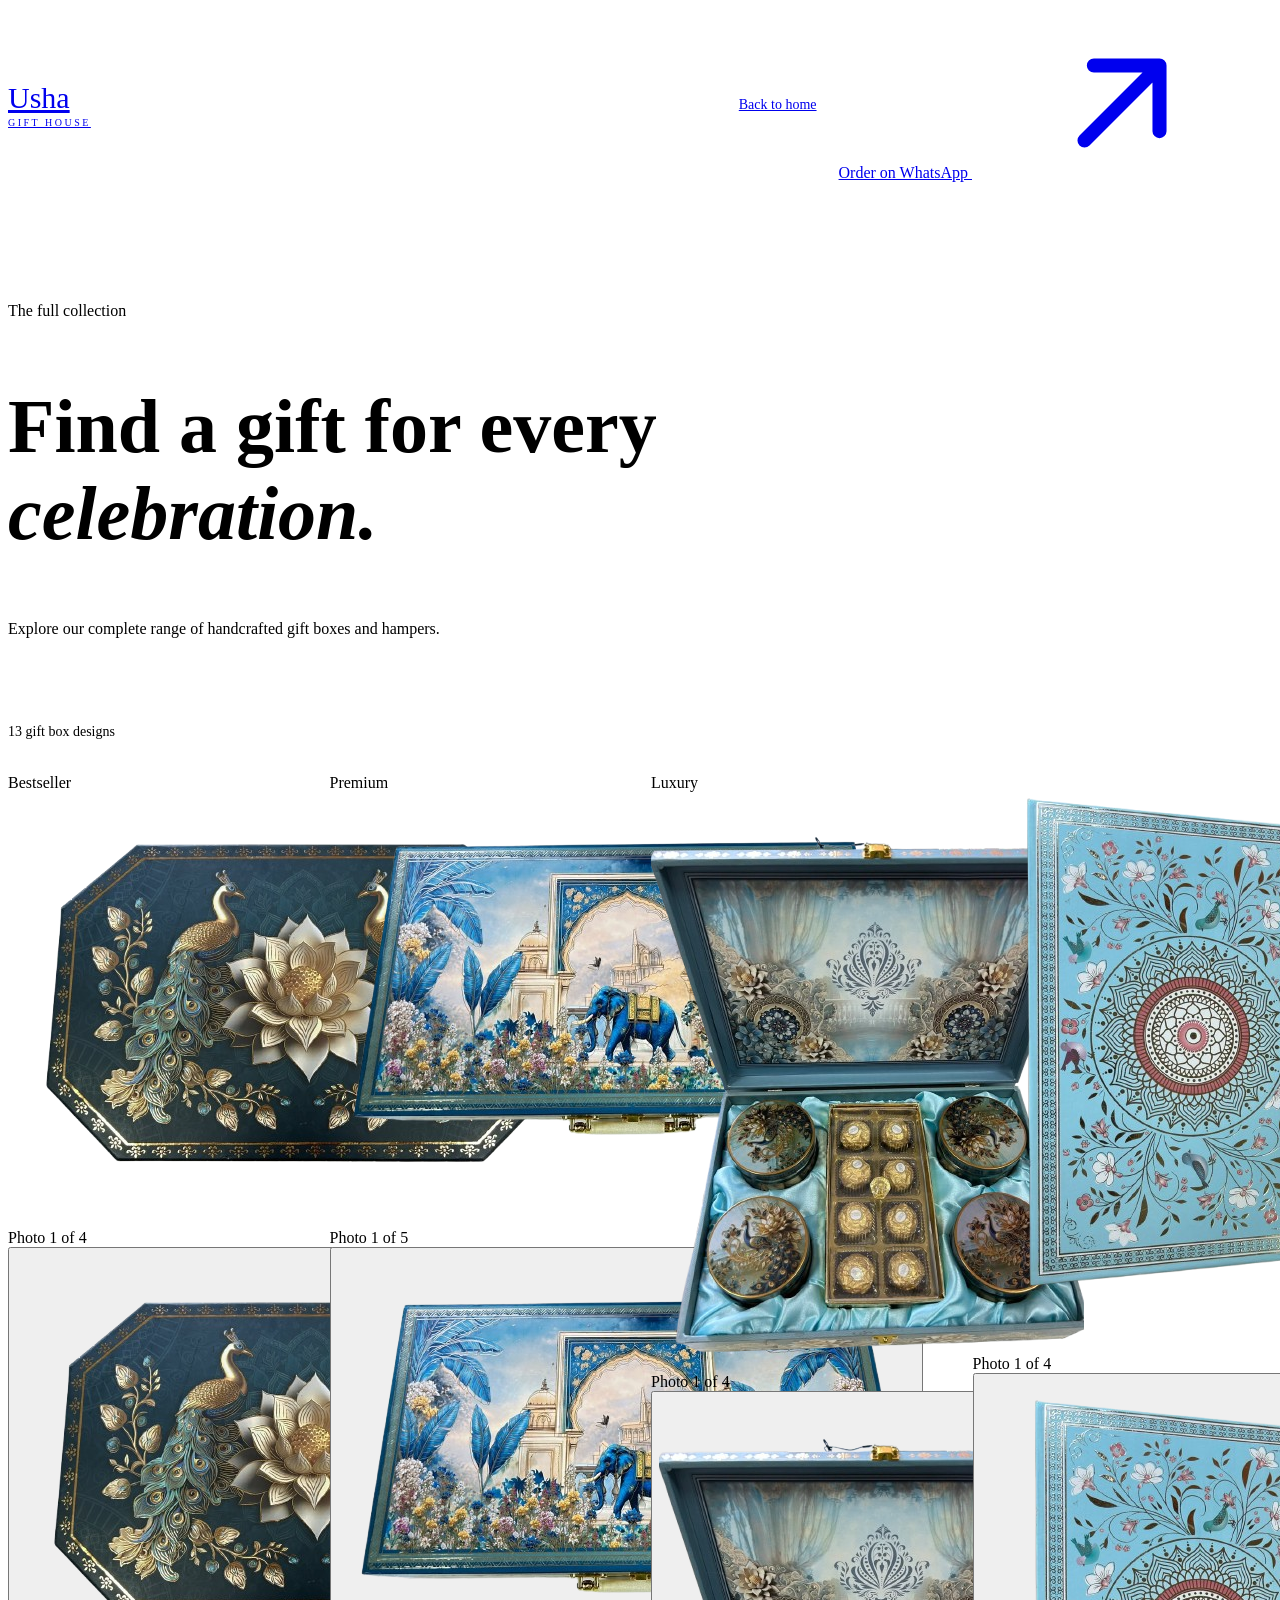
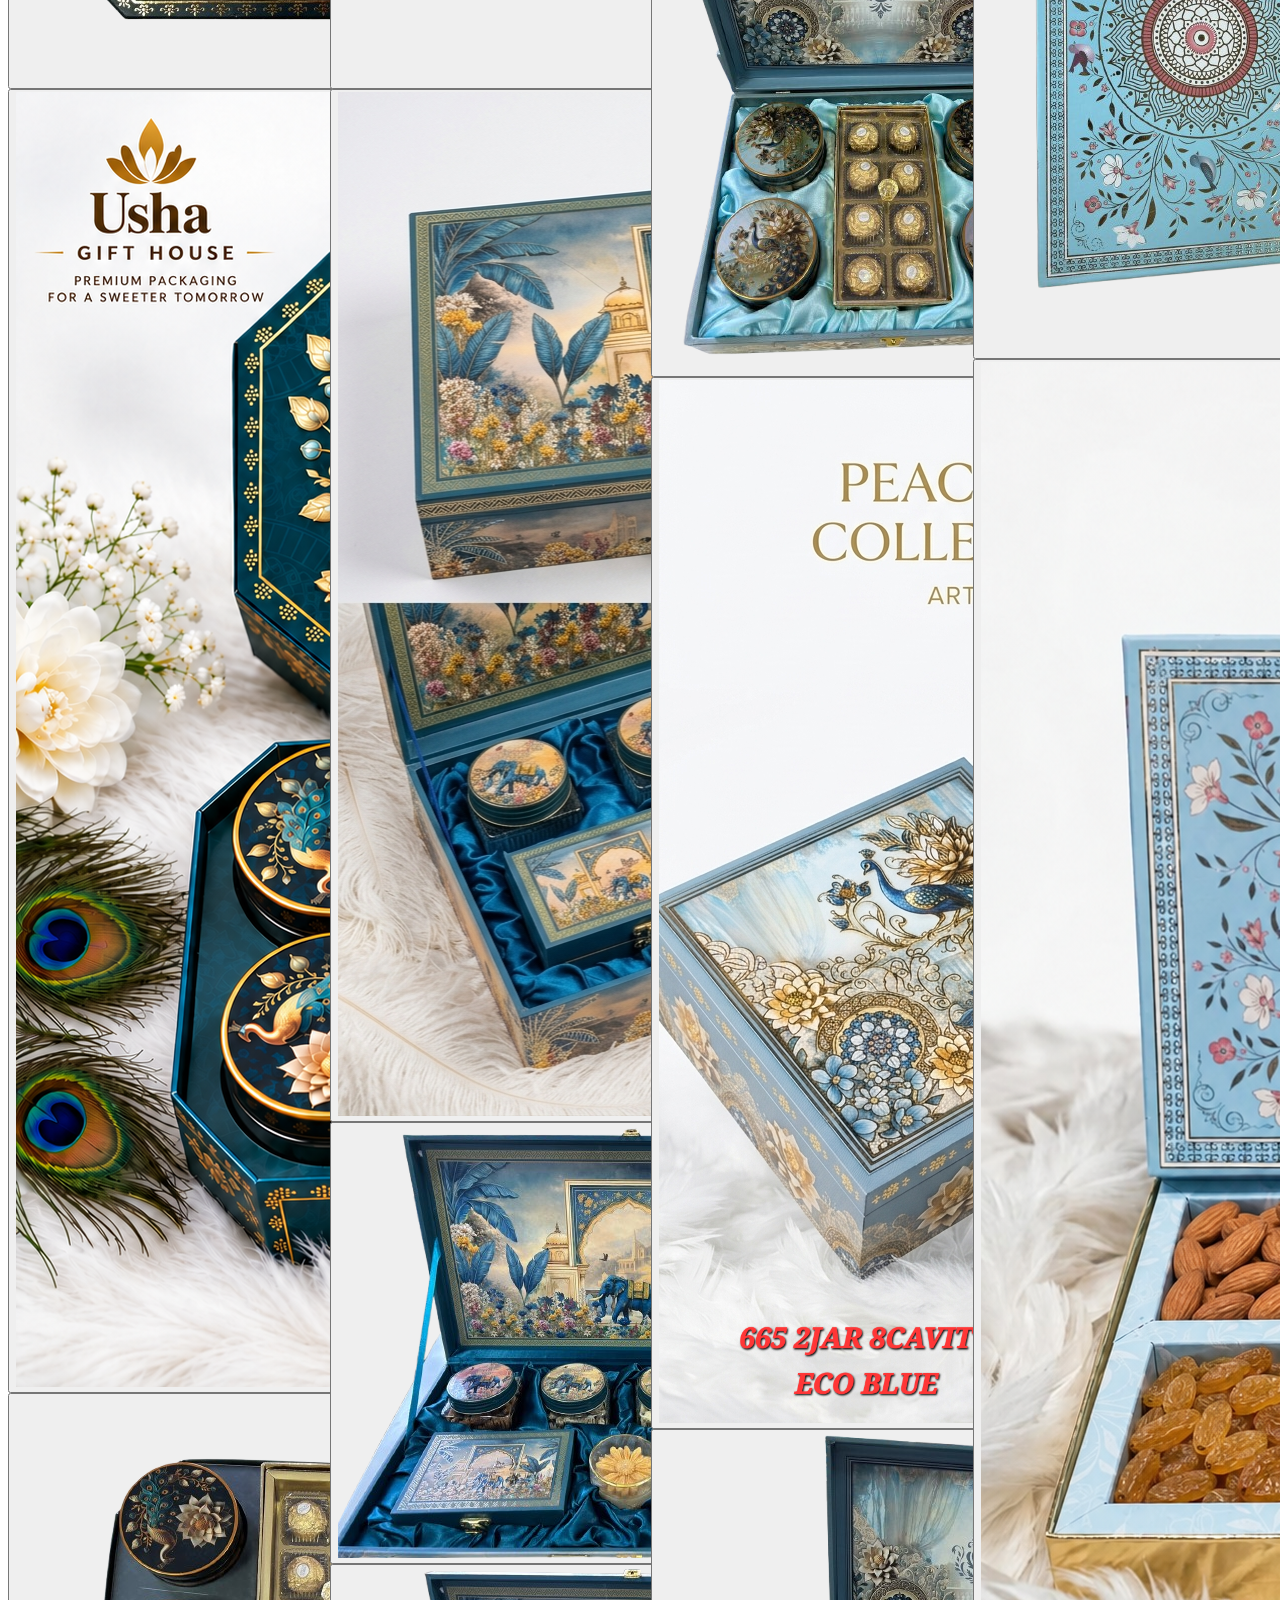
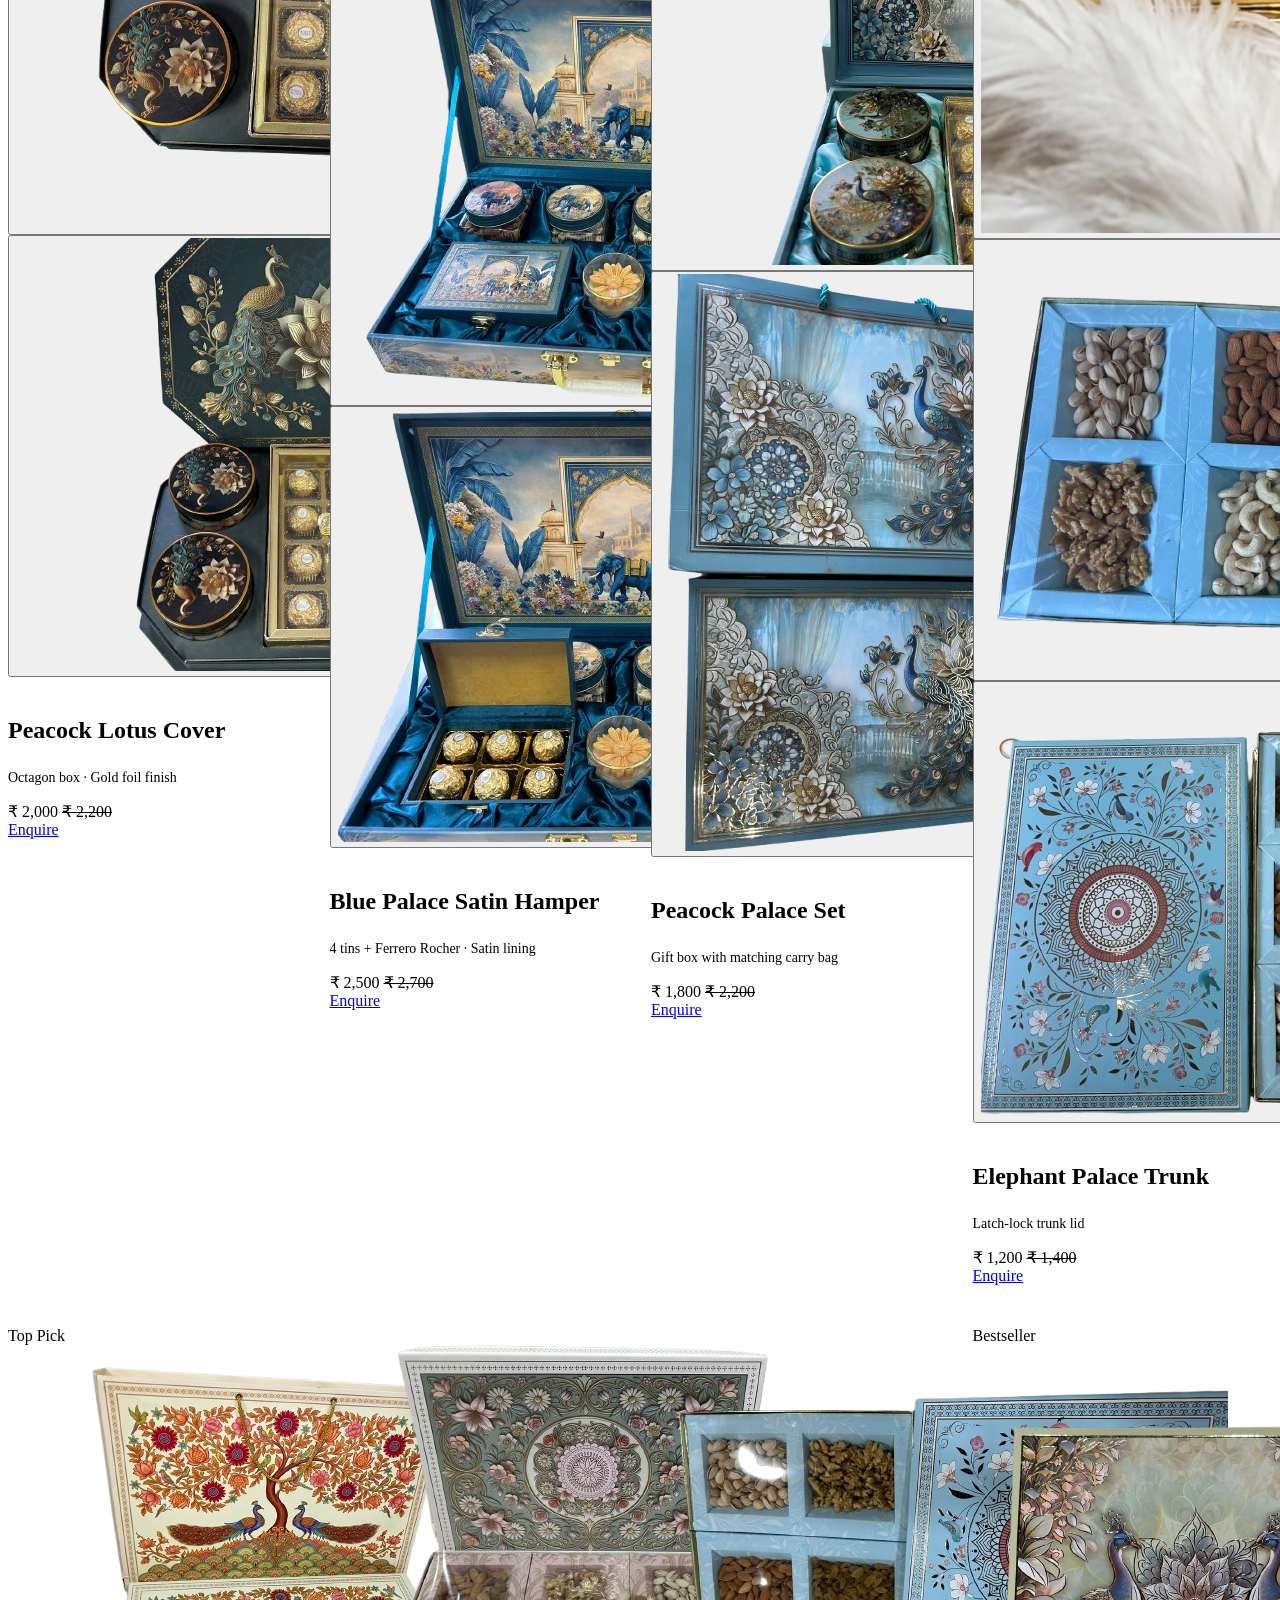
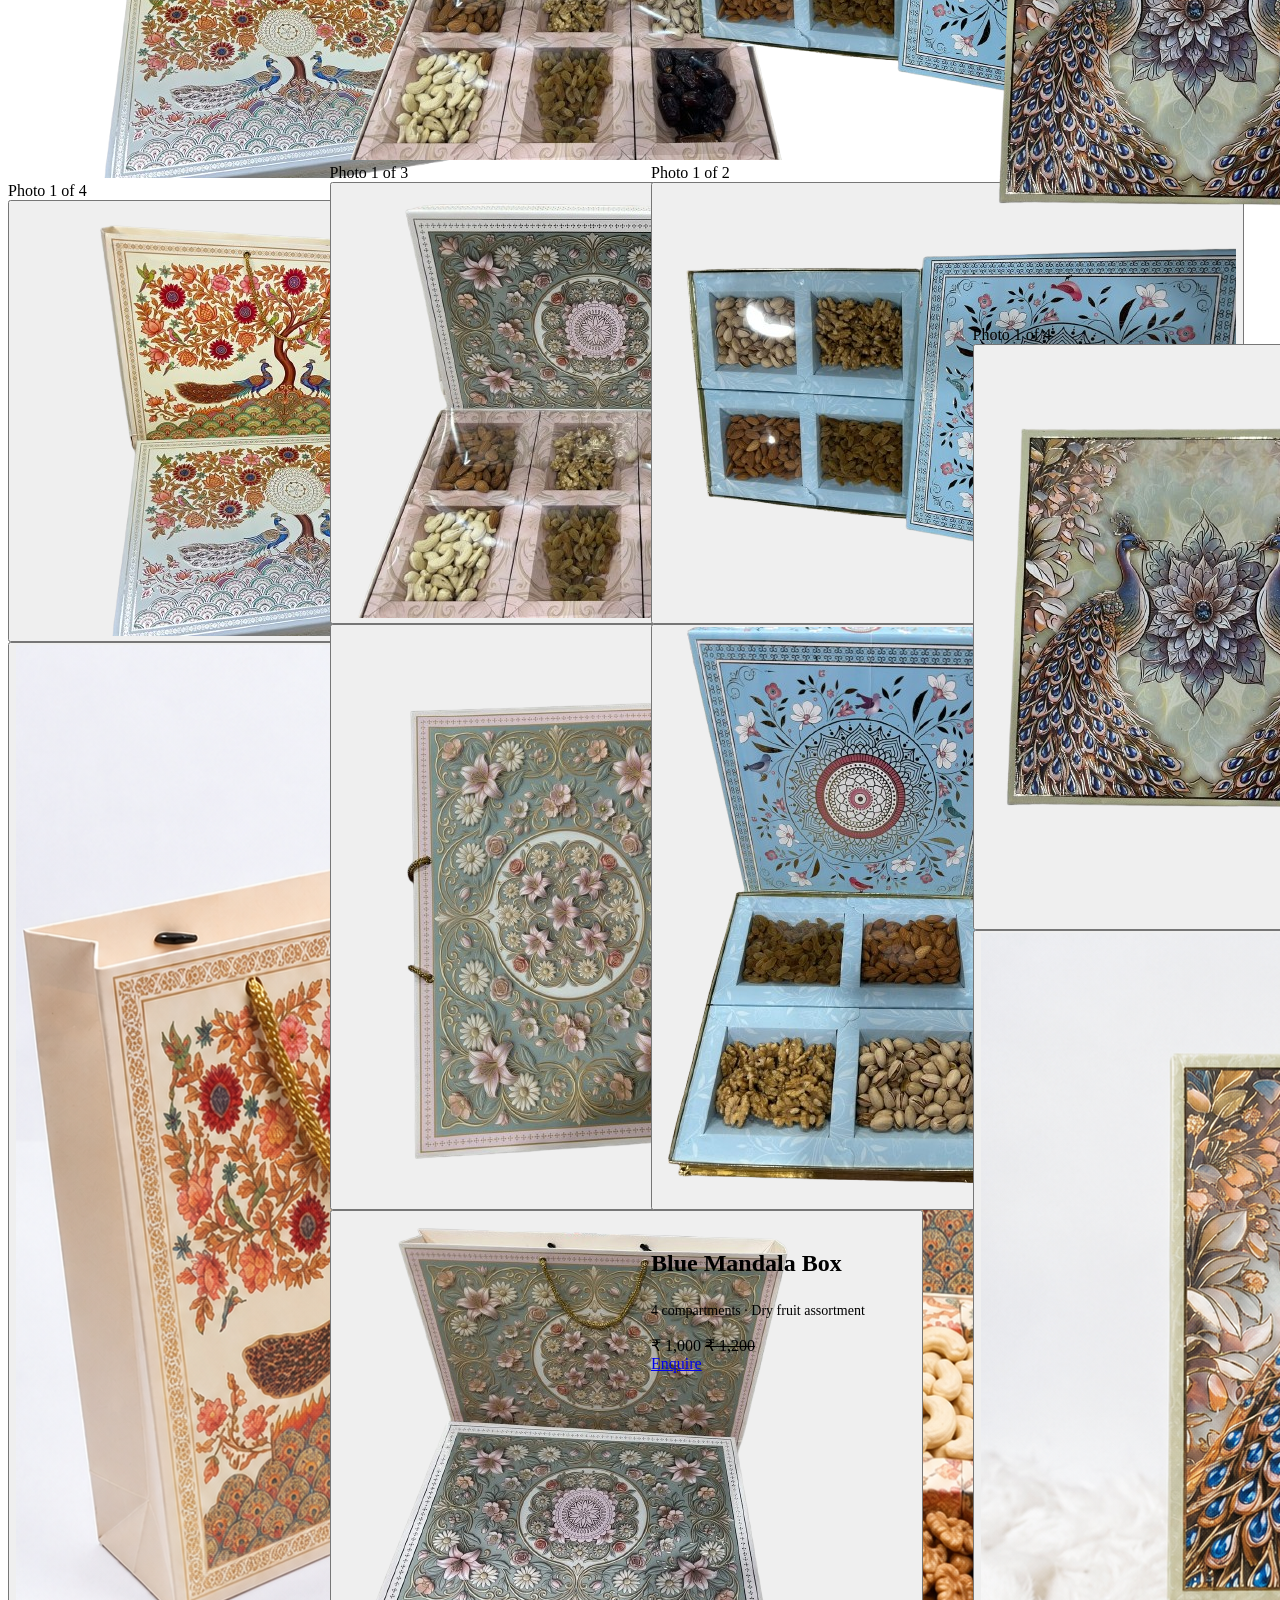
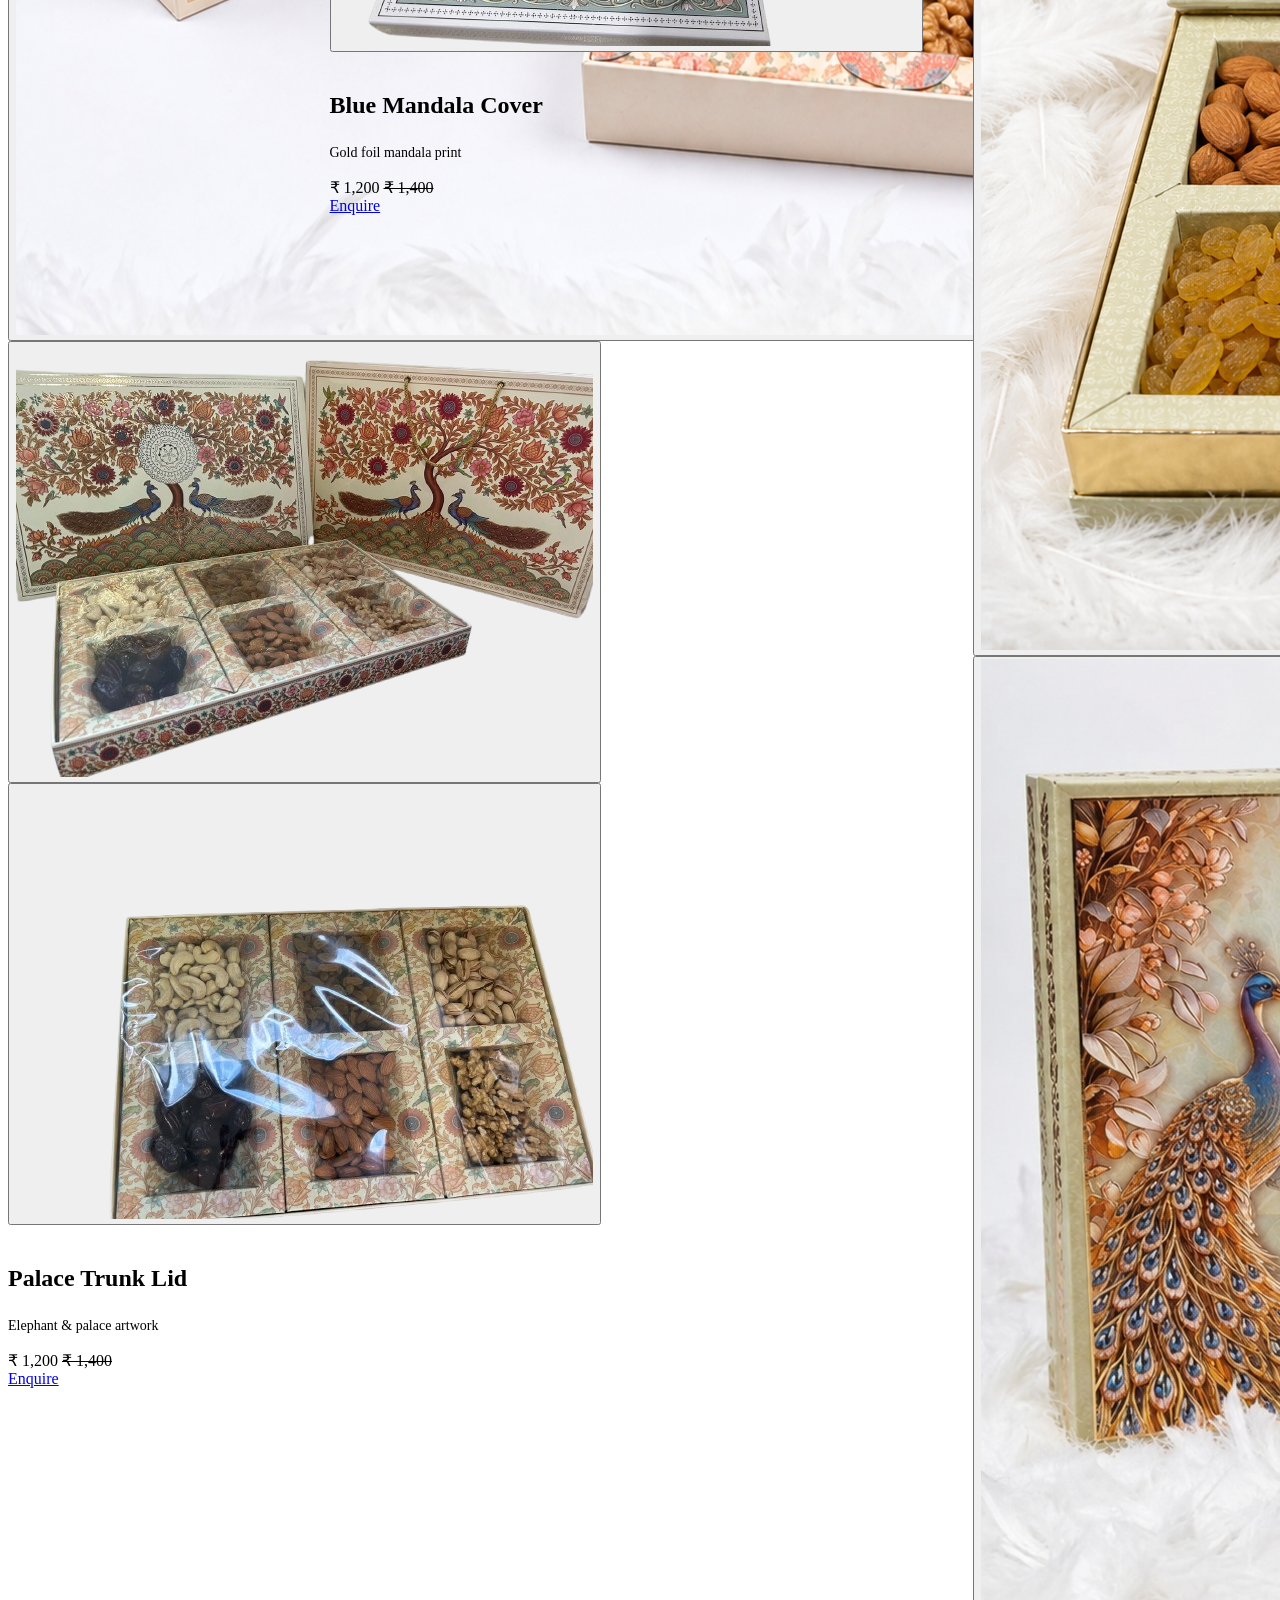
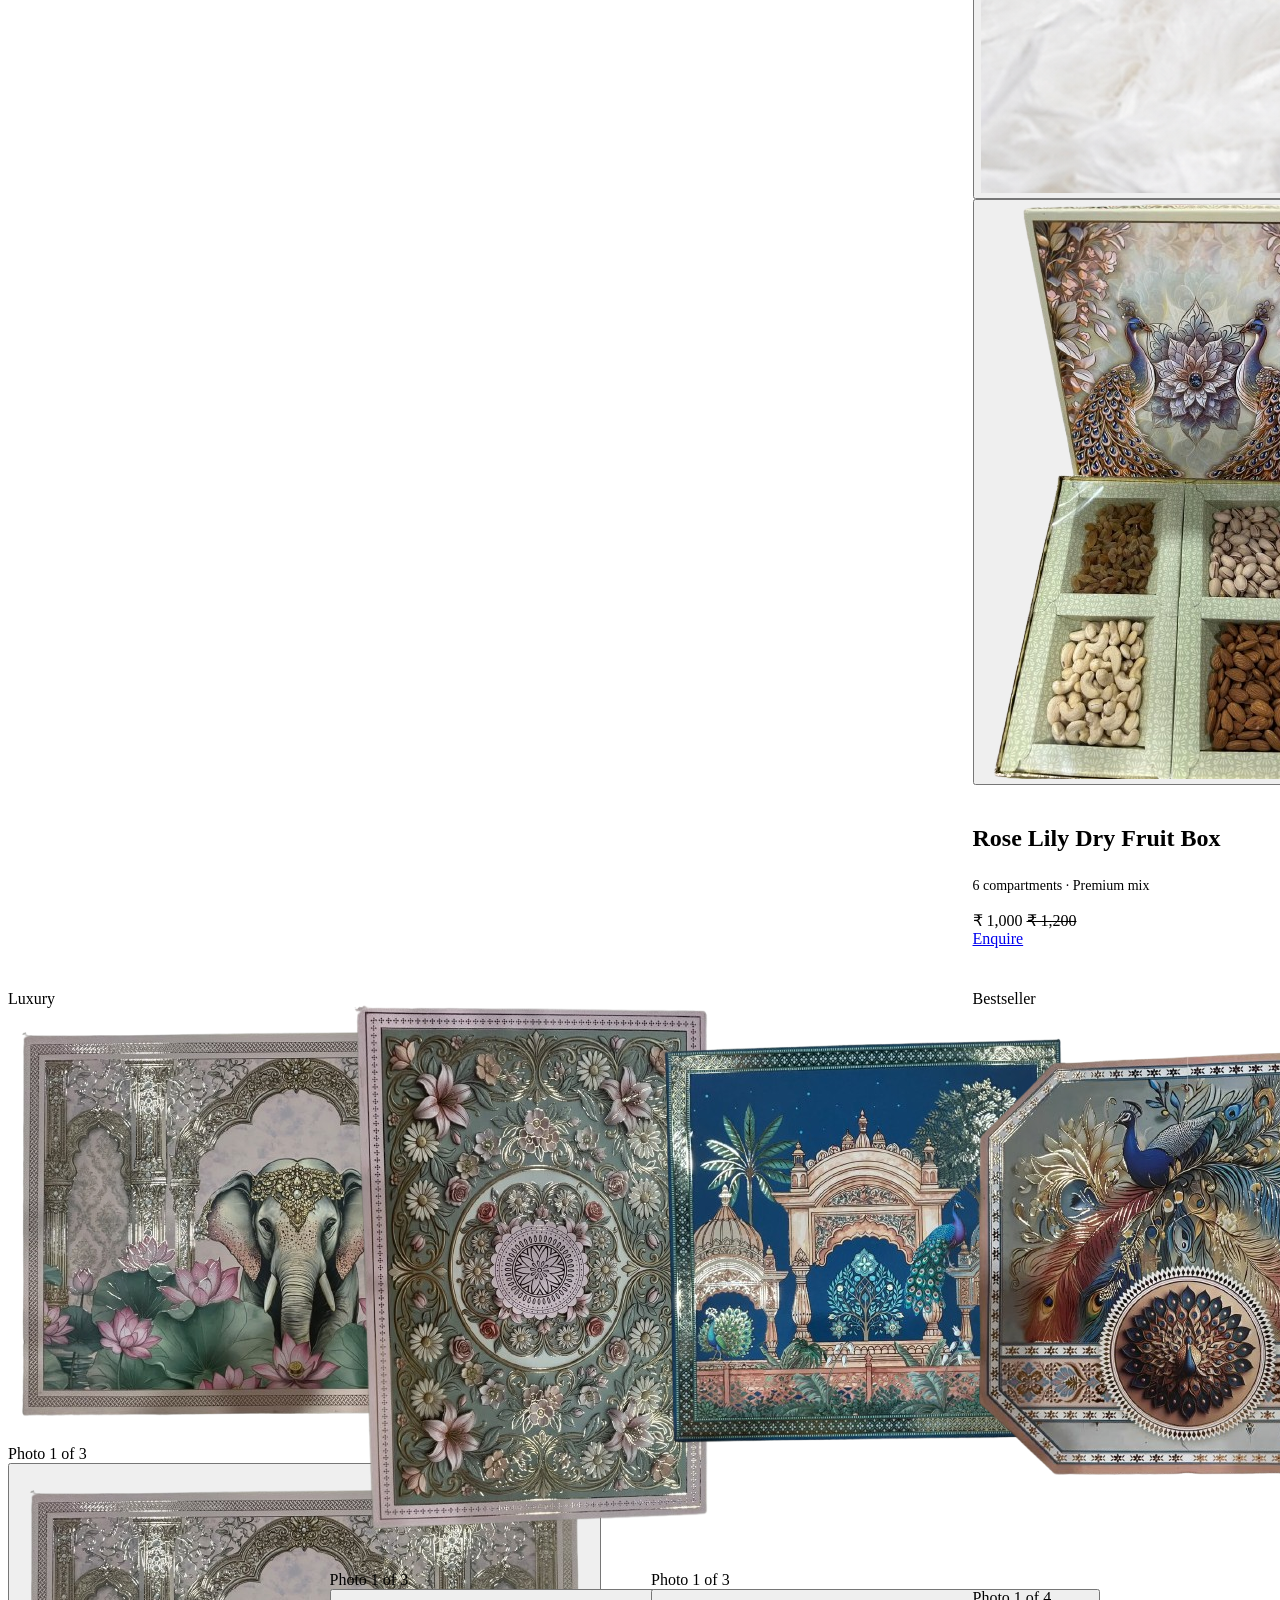
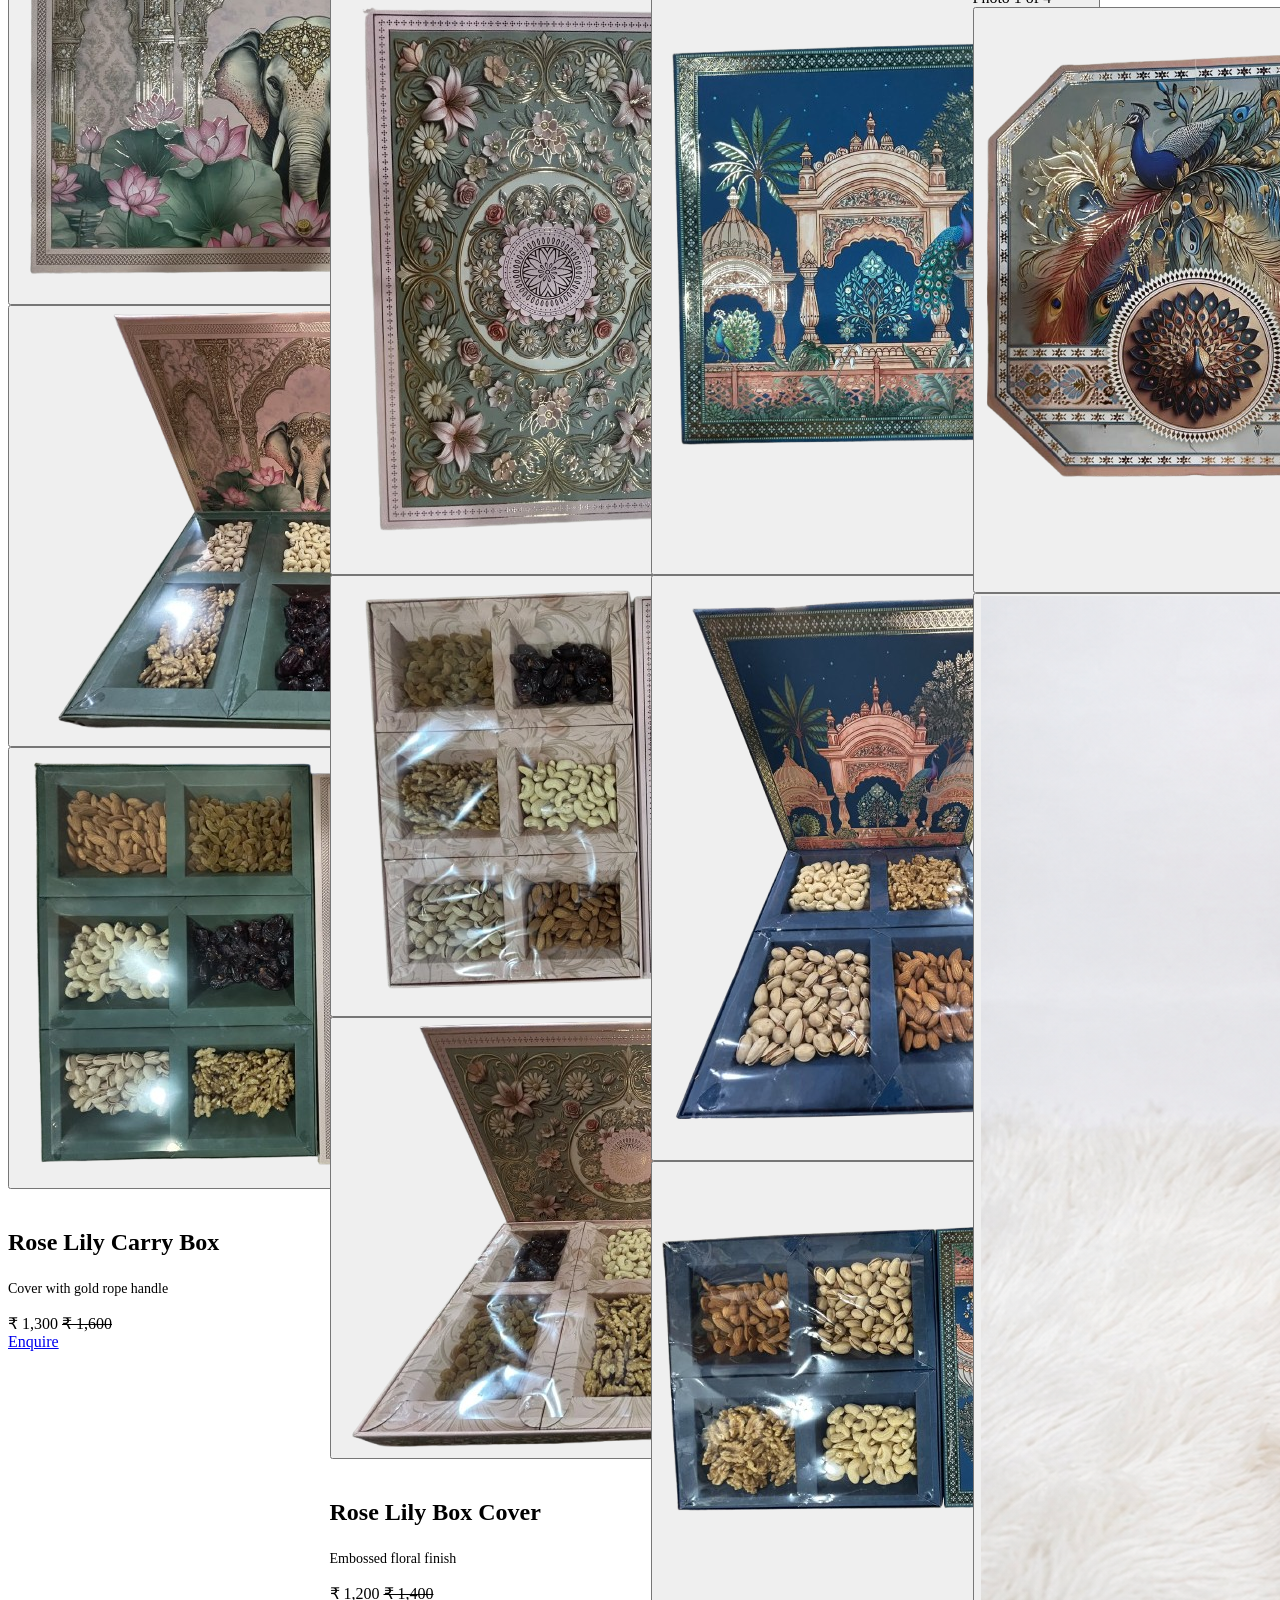
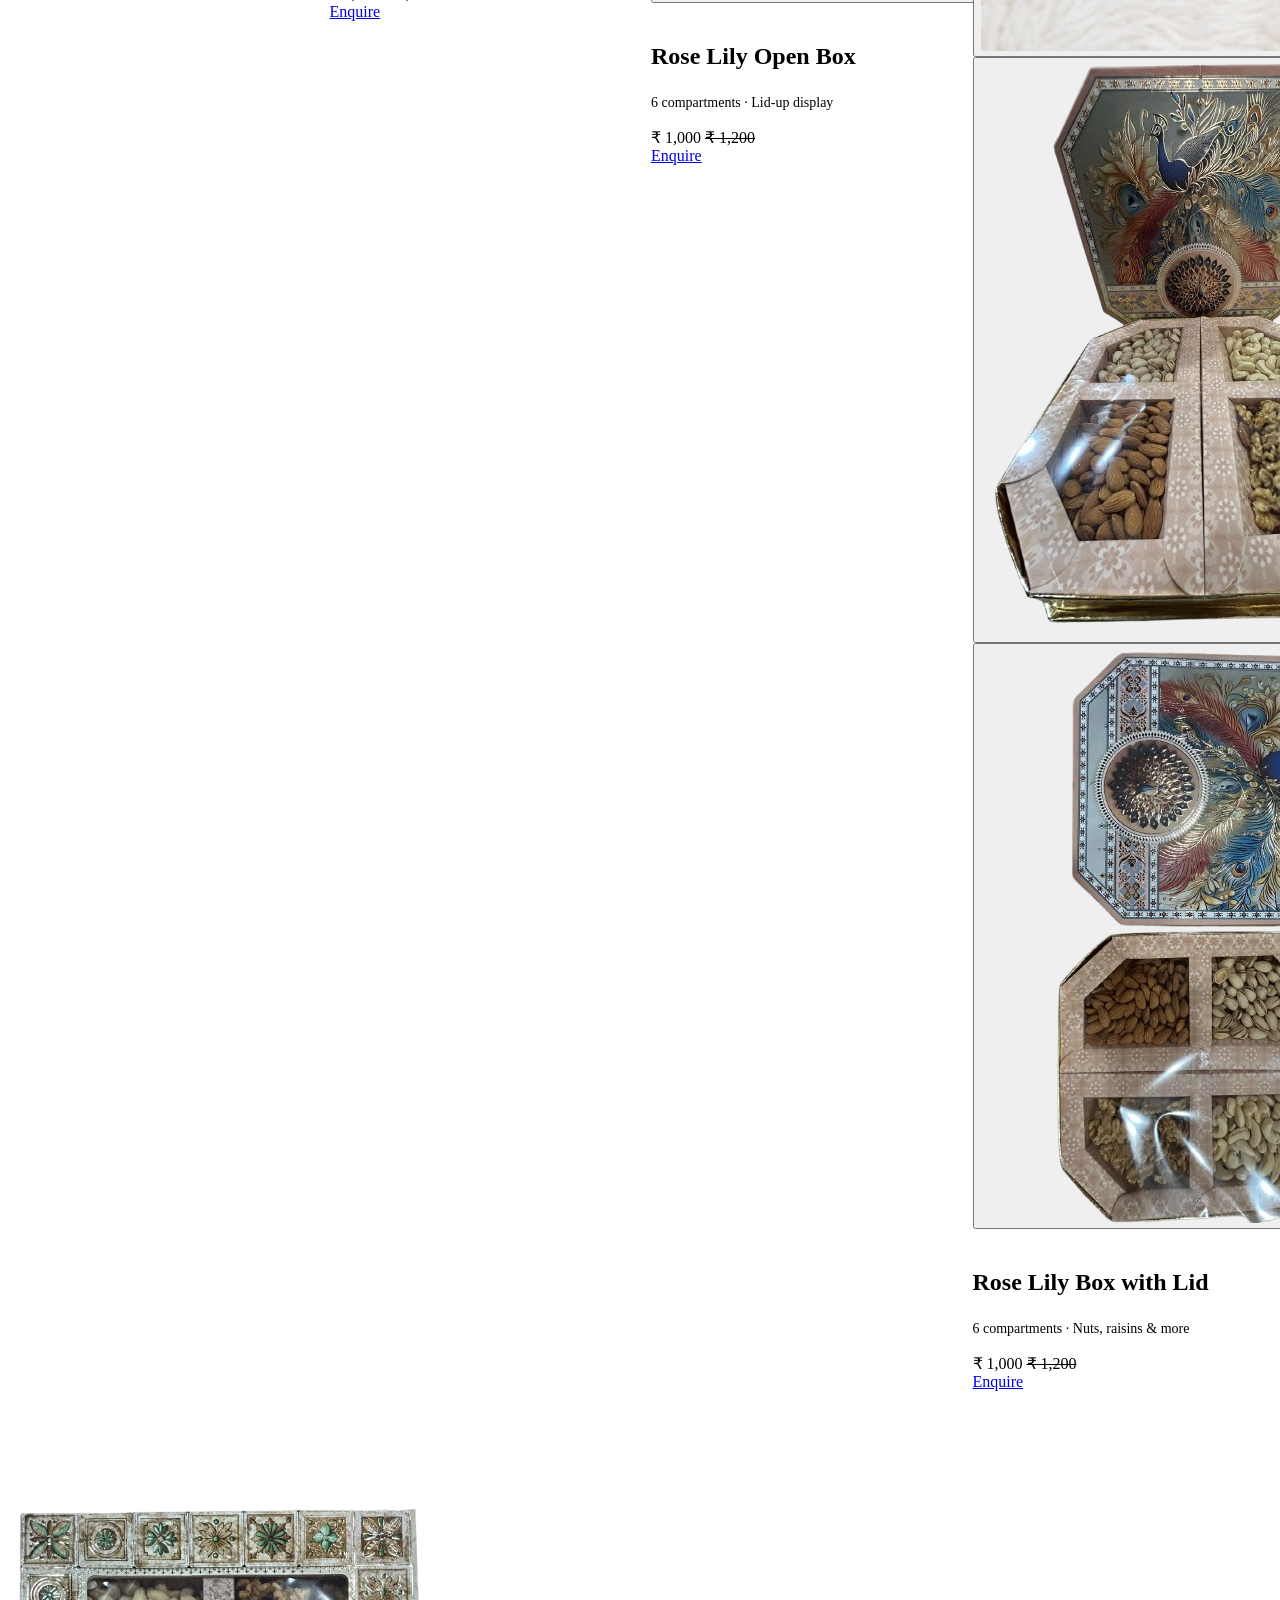
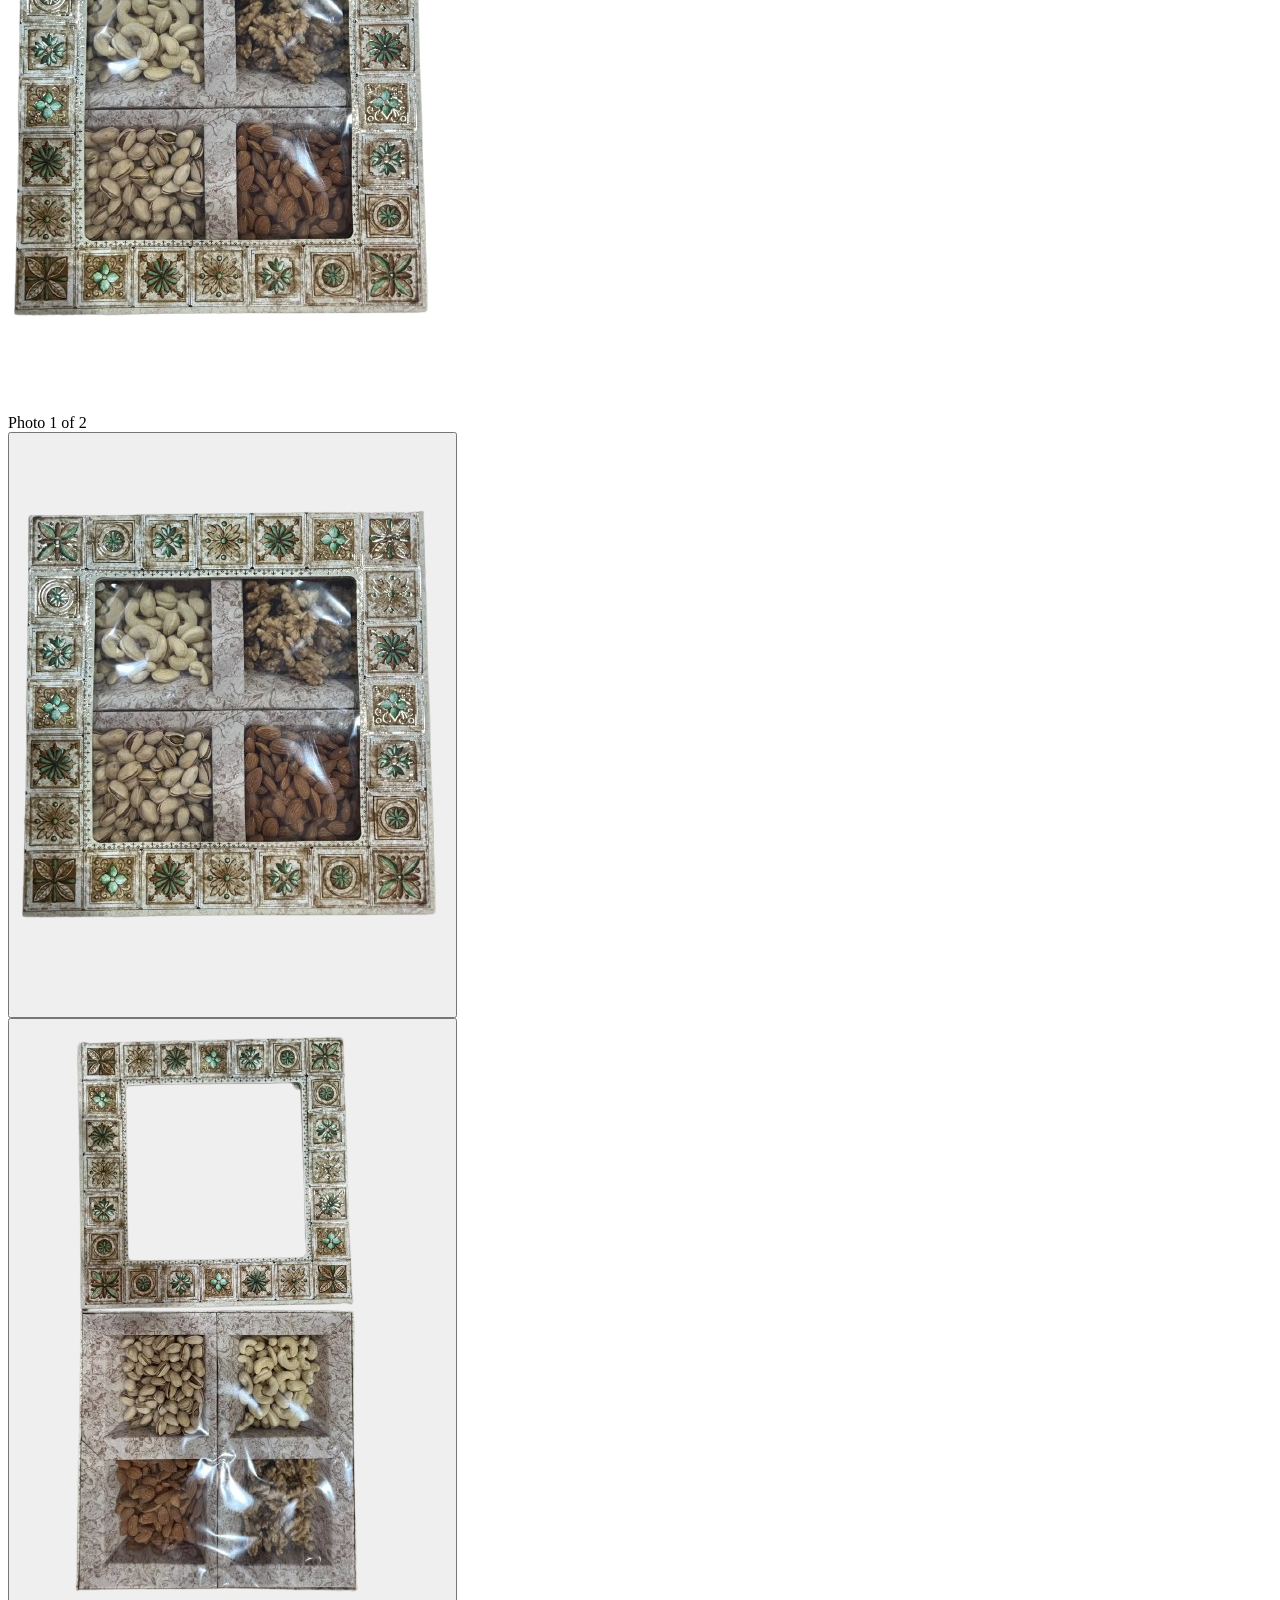
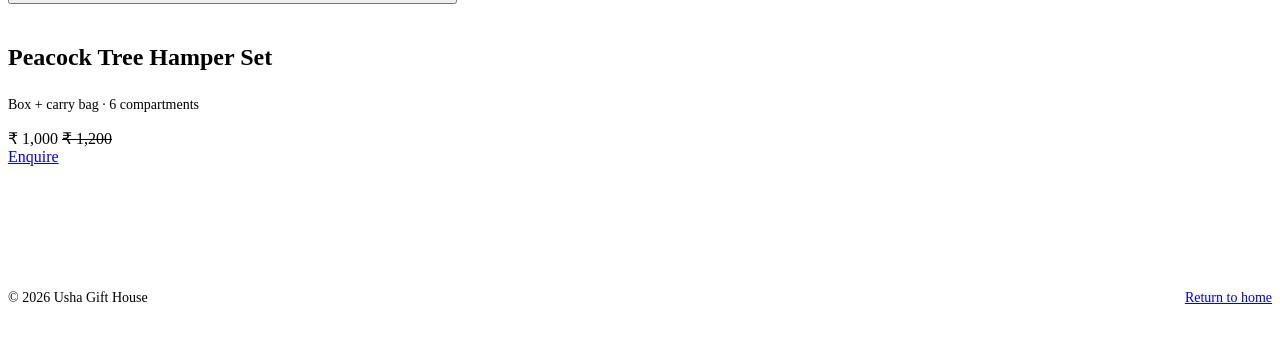
==== collections.html @ 9903cdcc "usha" ====
<!DOCTYPE html>
<html lang="en">
<head>
<meta charset="utf-8">
<meta name="viewport" content="width=device-width, initial-scale=1, viewport-fit=cover">
<title>All Gift Box Designs | Usha Gift House</title>
<meta name="description" content="Explore all dry fruit gift boxes, festive hampers and premium gift designs from Usha Gift House.">
<link rel="preconnect" href="https://fonts.googleapis.com">
<link rel="preconnect" href="https://fonts.gstatic.com" crossorigin>
<link href="https://fonts.googleapis.com/css2?family=Instrument+Serif:ital@0;1&family=Plus+Jakarta+Sans:wght@300;400;500;600&display=swap" rel="stylesheet">
<link rel="stylesheet" href="style.css">
<style>
.catalog-header{background:var(--deep);color:var(--cream);padding:20px 0}
.catalog-header .wrap{display:flex;align-items:center;justify-content:space-between;gap:20px}
.catalog-brand{font-family:var(--serif);font-size:30px;line-height:1}
.catalog-brand small{display:block;font-family:var(--sans);font-size:10px;letter-spacing:.25em;margin-top:5px}
.catalog-actions{display:flex;align-items:center;gap:22px}
.catalog-back{font-size:14px}
.catalog-intro{padding-block:clamp(56px,8vw,100px) 38px}
.catalog-intro h1{max-width:850px;font-size:clamp(42px,6vw,76px)}
.catalog-intro p{margin-top:16px;color:var(--muted);font-size:16px}
.catalog-count{border-top:1px dashed var(--line);padding-top:18px;margin-bottom:34px;color:var(--muted);font-size:14px}
.catalog-grid{display:grid;grid-template-columns:repeat(4,minmax(0,1fr));gap:42px 22px;padding-bottom:100px}
.catalog-grid .gcard{min-width:0;flex:none}
.catalog-grid .gimg{aspect-ratio:4/4.5}
.catalog-grid .ginfo{gap:10px;padding-top:16px}
.catalog-grid .ginfo h3{font-size:24px;line-height:1.12}
.catalog-grid .ginfo p{font-size:14px;line-height:1.45}
.catalog-grid .wa{gap:6px}
.catalog-grid .wa a{width:34px;height:34px}
.catalog-footer{background:var(--brown);color:var(--cream);padding:24px 0;font-size:14px}
.catalog-footer .wrap{display:flex;justify-content:space-between;gap:16px;flex-wrap:wrap}
@media(max-width:1050px){.catalog-grid{grid-template-columns:repeat(3,minmax(0,1fr))}}
@media(max-width:720px){.catalog-grid{grid-template-columns:repeat(2,minmax(0,1fr));gap:30px 14px}.catalog-grid .ginfo{display:block}.catalog-grid .wa{margin-top:12px}.catalog-intro{padding-bottom:28px}}
@media(max-width:430px){.catalog-grid{grid-template-columns:1fr}.catalog-grid .ginfo{display:flex}.catalog-grid .wa{margin-top:4px}.catalog-actions .btn{display:none}}
</style>
</head>
<body>
<svg width="0" height="0" style="position:absolute" aria-hidden="true"><symbol id="arrow" viewBox="0 0 16 16"><path d="M4 12 12 4M5 4h7v7" fill="none" stroke="currentColor" stroke-width="1.5" stroke-linecap="round" stroke-linejoin="round"/></symbol></svg>
<header class="catalog-header">
  <div class="wrap">
    <a class="catalog-brand" href="index.html" aria-label="Usha Gift House home">Usha<small>GIFT HOUSE</small></a>
    <div class="catalog-actions">
      <a class="catalog-back" href="index.html#collections">Back to home</a>
      <a class="btn btn-light" data-wa href="#">Order on WhatsApp <span class="ic"><svg><use href="#arrow"/></svg></span></a>
    </div>
  </div>
</header>
<main>
  <section class="wrap catalog-intro">
    <span class="eyebrow">The full collection</span>
    <h1>Find a gift for every <em>celebration.</em></h1>
    <p>Explore our complete range of handcrafted gift boxes and hampers.</p>
  </section>
  <section class="wrap" aria-label="All gift box designs">
    <p class="catalog-count" id="catalogCount" aria-live="polite"></p>
    <div class="catalog-grid" id="catalogGrid"></div>
  </section>
</main>
<footer class="catalog-footer"><div class="wrap"><span>© 2026 Usha Gift House</span><a href="index.html">Return to home</a></div></footer>
<script>
(function(){
  var products=[
    ['Peacock Lotus Cover','a.png','Octagon box · Gold foil finish','2,000','2,200','Bestseller','a'],
    ['Blue Palace Satin Hamper','b.png','4 tins + Ferrero Rocher · Satin lining','2,500','2,700','Premium','b'],
    ['Peacock Palace Set','c.png','Gift box with matching carry bag','1,800','2,200','Luxury','c'],
    ['Elephant Palace Trunk','d.png','Latch-lock trunk lid','1,200','1,400','','d'],
    ['Palace Trunk Lid','e.png','Elephant & palace artwork','1,200','1,400','Top Pick','e'],
    ['Blue Mandala Cover','f.png','Gold foil mandala print','1,200','1,400','','f'],
    ['Blue Mandala Box','g.png','4 compartments · Dry fruit assortment','1,000','1,200','','g'],
    ['Rose Lily Dry Fruit Box','h.png','6 compartments · Premium mix','1,000','1,200','Bestseller','h'],
    ['Rose Lily Carry Box','i.png','Cover with gold rope handle','1,300','1,600','Luxury','i'],
    ['Rose Lily Box Cover','j.png','Embossed floral finish','1,200','1,400','','j'],
    ['Rose Lily Open Box','k.png','6 compartments · Lid-up display','1,000','1,200','','k'],
    ['Rose Lily Box with Lid','l.png','6 compartments · Nuts, raisins & more','1,000','1,200','Bestseller','l'],
    ['Peacock Tree Hamper Set','m.png','Box + carry bag · 6 compartments','1,000','1,200','','m']
  ];
  var grid=document.getElementById('catalogGrid');
  var count=document.getElementById('catalogCount');
  var orderNumber='919152919136';
  document.getElementById('catalogCount').textContent=products.length+' gift box designs';
  products.forEach(function(product){
    var card=document.createElement('article');
    card.className='gcard';
    if(product[6])card.dataset.viewGroup=product[6];
    var imageBox=document.createElement('div');
    imageBox.className='gimg';
    if(product[5]){
      var badge=document.createElement('span');
      badge.className='gbadge';
      badge.textContent=product[5];
      imageBox.appendChild(badge);
    }
    if(product[1]){
      var image=document.createElement('img');
      image.src='images/'+product[1];
      image.alt=product[0]+' — '+product[2];
      image.loading='lazy';
      imageBox.appendChild(image);
    }
    var info=document.createElement('div');
    info.className='ginfo';
    var details=document.createElement('div');
    var title=document.createElement('h3');
    title.textContent=product[0];
    var description=document.createElement('p');
    description.textContent=product[2];
    var price=document.createElement('div');
    price.className='gprice';
    price.textContent='₹ '+product[3]+'  ';
    var oldPrice=document.createElement('s');
    oldPrice.textContent='₹ '+product[4];
    price.appendChild(oldPrice);
    details.append(title,description,price);
    var order=document.createElement('a');
    order.className='btn btn-dark catalog-order';
    order.textContent='Enquire';
    order.href='https://wa.me/'+orderNumber+'?text='+encodeURIComponent('Hello Usha Gift House, I am interested in: '+product[0]);
    order.target='_blank';
    order.rel='noopener';
    info.append(details,order);
    card.append(imageBox,info);
    grid.appendChild(card);
  });
  var generalOrder=document.querySelector('[data-wa]');
  generalOrder.href='https://wa.me/'+orderNumber+'?text='+encodeURIComponent('Hello Usha Gift House, I would like to order a gift box.');
  generalOrder.target='_blank';
  generalOrder.rel='noopener';
})();
</script>
<script src="product-gallery.js" defer></script>
</body>
</html>
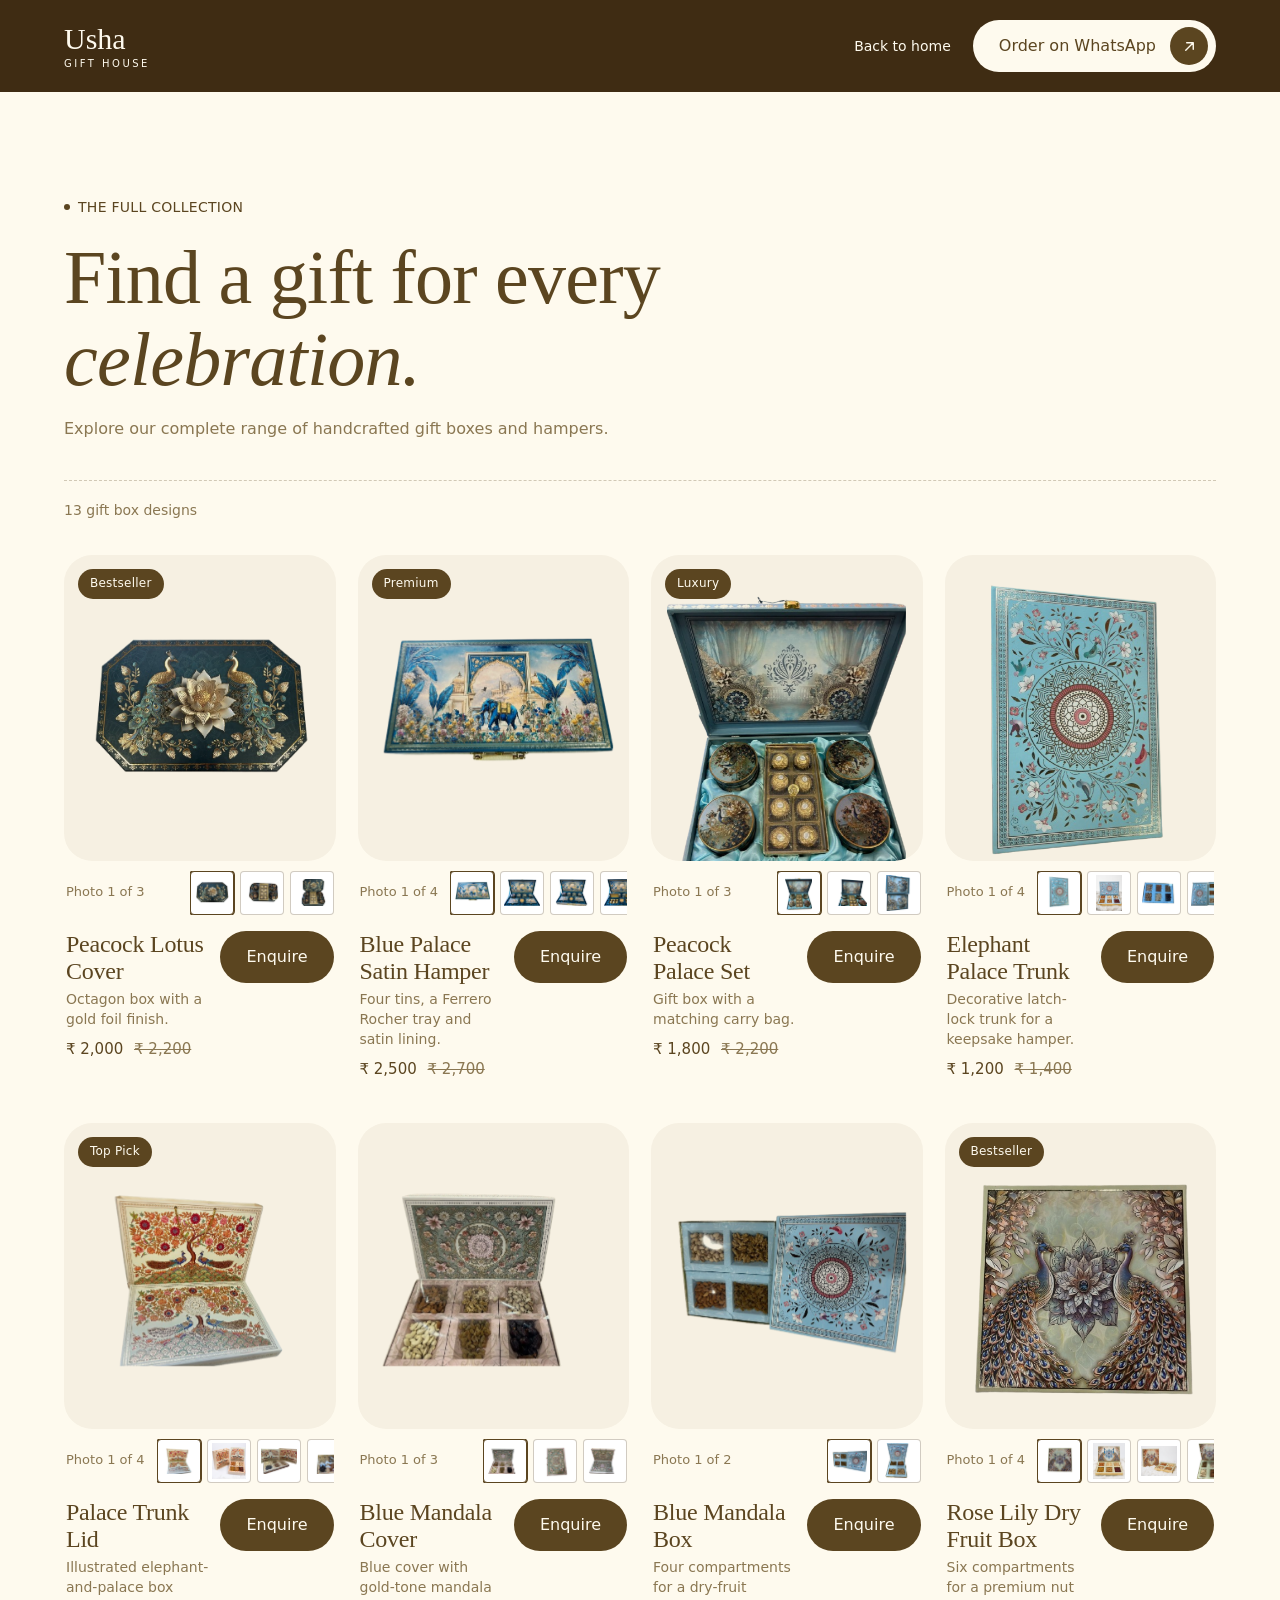
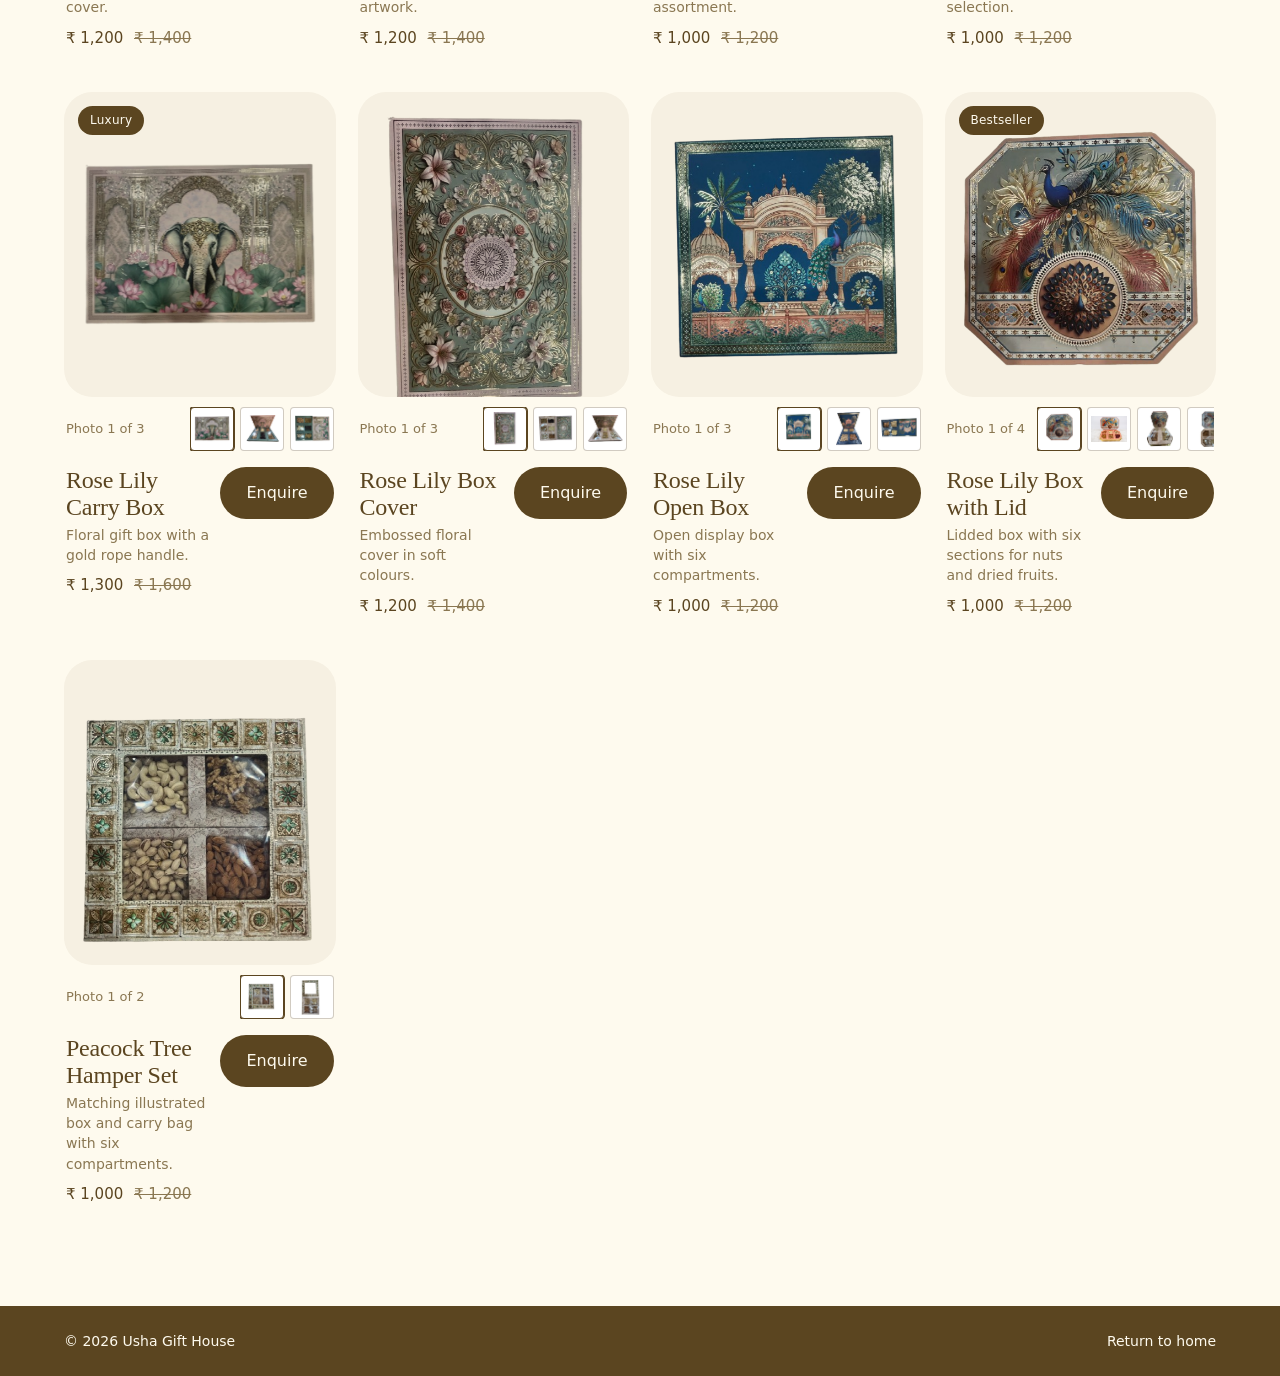
==== commit c684d623: "usha" ====
--- a/collections.html
+++ b/collections.html
@@ -58,23 +58,10 @@
   </section>
 </main>
 <footer class="catalog-footer"><div class="wrap"><span>© 2026 Usha Gift House</span><a href="index.html">Return to home</a></div></footer>
+<script src="products.js"></script>
 <script>
 (function(){
-  var products=[
-    ['Peacock Lotus Cover','a.png','Octagon box · Gold foil finish','2,000','2,200','Bestseller','a'],
-    ['Blue Palace Satin Hamper','b.png','4 tins + Ferrero Rocher · Satin lining','2,500','2,700','Premium','b'],
-    ['Peacock Palace Set','c.png','Gift box with matching carry bag','1,800','2,200','Luxury','c'],
-    ['Elephant Palace Trunk','d.png','Latch-lock trunk lid','1,200','1,400','','d'],
-    ['Palace Trunk Lid','e.png','Elephant & palace artwork','1,200','1,400','Top Pick','e'],
-    ['Blue Mandala Cover','f.png','Gold foil mandala print','1,200','1,400','','f'],
-    ['Blue Mandala Box','g.png','4 compartments · Dry fruit assortment','1,000','1,200','','g'],
-    ['Rose Lily Dry Fruit Box','h.png','6 compartments · Premium mix','1,000','1,200','Bestseller','h'],
-    ['Rose Lily Carry Box','i.png','Cover with gold rope handle','1,300','1,600','Luxury','i'],
-    ['Rose Lily Box Cover','j.png','Embossed floral finish','1,200','1,400','','j'],
-    ['Rose Lily Open Box','k.png','6 compartments · Lid-up display','1,000','1,200','','k'],
-    ['Rose Lily Box with Lid','l.png','6 compartments · Nuts, raisins & more','1,000','1,200','Bestseller','l'],
-    ['Peacock Tree Hamper Set','m.png','Box + carry bag · 6 compartments','1,000','1,200','','m']
-  ];
+  var products=window.USHA_PRODUCTS||[];
   var grid=document.getElementById('catalogGrid');
   var count=document.getElementById('catalogCount');
   var orderNumber='919152919136';
@@ -82,40 +69,41 @@
   products.forEach(function(product){
     var card=document.createElement('article');
     card.className='gcard';
-    if(product[6])card.dataset.viewGroup=product[6];
+    card.dataset.viewGroup=product.photoGroup;
     var imageBox=document.createElement('div');
     imageBox.className='gimg';
-    if(product[5]){
+    if(product.badge){
       var badge=document.createElement('span');
       badge.className='gbadge';
-      badge.textContent=product[5];
+      badge.textContent=product.badge;
       imageBox.appendChild(badge);
     }
-    if(product[1]){
-      var image=document.createElement('img');
-      image.src='images/'+product[1];
-      image.alt=product[0]+' — '+product[2];
-      image.loading='lazy';
-      imageBox.appendChild(image);
-    }
+    var image=document.createElement('img');
+    image.src='images/'+product.image;
+    image.alt=product.name+' — '+product.summary;
+    image.loading='lazy';
+    imageBox.appendChild(image);
     var info=document.createElement('div');
     info.className='ginfo';
     var details=document.createElement('div');
     var title=document.createElement('h3');
-    title.textContent=product[0];
+    var titleLink=document.createElement('a');
+    titleLink.href='product.html?item='+encodeURIComponent(product.slug);
+    titleLink.textContent=product.name;
+    title.appendChild(titleLink);
     var description=document.createElement('p');
-    description.textContent=product[2];
+    description.textContent=product.summary;
     var price=document.createElement('div');
     price.className='gprice';
-    price.textContent='₹ '+product[3]+'  ';
+    price.textContent='₹ '+product.price.toLocaleString('en-IN')+'  ';
     var oldPrice=document.createElement('s');
-    oldPrice.textContent='₹ '+product[4];
+    oldPrice.textContent='₹ '+product.originalPrice.toLocaleString('en-IN');
     price.appendChild(oldPrice);
     details.append(title,description,price);
     var order=document.createElement('a');
     order.className='btn btn-dark catalog-order';
     order.textContent='Enquire';
-    order.href='https://wa.me/'+orderNumber+'?text='+encodeURIComponent('Hello Usha Gift House, I am interested in: '+product[0]);
+    order.href='https://wa.me/'+orderNumber+'?text='+encodeURIComponent('Hello Usha Gift House, I am interested in: '+product.name);
     order.target='_blank';
     order.rel='noopener';
     info.append(details,order);
--- a/style.css
+++ b/style.css
@@ -0,0 +1,391 @@
+:root{
+  --cream:#FEFAEE; --ivory:#F6F0E2; --beige:#D8C7A7; --brown:#5B4520; --deep:#3F2C13; --white:#fff;
+  --ink:#5B4520; --muted:#8a7752; --line:rgba(91,69,32,.28);
+  --serif:'Instrument Serif','Cormorant Garamond',Georgia,serif;
+  --sans:'Plus Jakarta Sans',Inter,system-ui,sans-serif;
+  --r:28px; --wrap:1280px; --pad:clamp(20px,5vw,104px);
+  --bg:var(--cream); --fg:var(--ink);
+}
+@media (prefers-color-scheme:dark){ :root:not([data-theme="light"]){ color-scheme:light } }
+*{box-sizing:border-box;margin:0;padding:0}
+html{scroll-behavior:smooth;scroll-padding-top:84px}
+body{font-family:var(--sans);background:var(--cream);color:var(--ink);line-height:1.6;-webkit-font-smoothing:antialiased;overflow-x:hidden}
+img{max-width:100%;display:block}
+a{color:inherit;text-decoration:none}
+button{font:inherit;color:inherit;background:none;border:0;cursor:pointer}
+:focus-visible{outline:2px solid var(--beige);outline-offset:3px}
+.wrap{max-width:calc(var(--wrap) + var(--pad)*2);margin:0 auto;padding-inline:var(--pad)}
+h1,h2,h3{font-family:var(--serif);font-weight:400;line-height:1.08;letter-spacing:-.01em}
+h1{font-size:clamp(46px,7vw,104px)}
+h2{font-size:clamp(34px,4.6vw,64px)}
+em{font-style:italic}
+.eyebrow{display:inline-flex;align-items:center;gap:8px;font-size:14px;text-transform:uppercase;letter-spacing:.02em;margin-bottom:18px}
+.eyebrow::before{content:"";width:6px;height:6px;border-radius:50%;background:currentColor}
+.center{text-align:center}
+section{position:relative}
+.sec{padding-block:clamp(64px,9vw,128px)}
+
+/* Buttons */
+.btn{display:inline-flex;align-items:center;gap:14px;height:52px;padding:0 8px 0 26px;border-radius:999px;font-size:16px;font-weight:400;transition:background .35s,color .35s,border-color .35s,transform .35s;white-space:nowrap}
+.btn .ic{width:38px;height:38px;border-radius:50%;display:grid;place-items:center;transition:transform .4s cubic-bezier(.2,.7,.2,1)}
+.btn .ic svg{width:15px;height:15px}
+.btn:hover .ic{transform:rotate(45deg)}
+.btn-dark{background:var(--brown);color:var(--cream)}
+.btn-dark .ic{background:var(--cream);color:var(--brown)}
+.btn-dark:hover{background:var(--deep)}
+.btn-light{background:var(--cream);color:var(--brown)}
+.btn-light .ic{background:var(--brown);color:var(--cream)}
+.btn-light:hover{background:#fff}
+.btn-outline{padding:0 26px;border:1px solid rgba(254,250,238,.7);color:var(--cream)}
+.btn-outline:hover{background:var(--cream);color:var(--brown)}
+.btn-outline.dk{border-color:var(--brown);color:var(--brown)}
+.btn-outline.dk:hover{background:var(--brown);color:var(--cream)}
+.btn-plain{padding:0 28px;justify-content:center}
+.catalog-order{justify-content:center;padding-inline:26px}
+
+/* Product detail */
+.product-header{background:var(--deep);color:var(--cream);padding:20px 0}
+.product-header .wrap{display:flex;align-items:center;justify-content:space-between;gap:20px}
+.product-brand{font-family:var(--serif);font-size:30px;line-height:1}
+.product-brand small{display:block;font-family:var(--sans);font-size:10px;letter-spacing:.25em;margin-top:5px}
+.product-catalog-link{font-size:15px}
+.product-page{min-height:calc(100vh - 140px)}
+.product-page>.wrap{padding-block:28px 80px}
+.product-breadcrumb{display:inline-flex;gap:10px;align-items:center;color:var(--muted);font-size:14px;margin-bottom:24px}
+.product-breadcrumb span:last-child{color:var(--ink)}
+.product-layout{display:grid;grid-template-columns:minmax(0,1.05fr) minmax(320px,.95fr);gap:clamp(36px,7vw,96px);align-items:center}
+.detail-image-frame{position:relative;aspect-ratio:1/1;min-height:380px;border-radius:var(--r);background:var(--ivory);display:grid;place-items:center;overflow:hidden}
+.detail-image-frame>img{width:100%;height:100%;padding:7%;object-fit:contain;mix-blend-mode:multiply}
+.detail-badge{position:absolute;z-index:1;left:18px;top:18px;padding:6px 13px;border-radius:99px;background:var(--brown);color:var(--cream);font-size:13px}
+.detail-thumbnails{display:flex;gap:8px;overflow-x:auto;padding:12px 2px 4px;scrollbar-width:thin;scrollbar-color:var(--beige) transparent}
+.detail-thumb{width:68px;height:68px;flex:0 0 68px;padding:4px;border:1px solid var(--line);border-radius:6px;background:#fff;overflow:hidden}
+.detail-thumb[aria-pressed="true"]{border-color:var(--brown);box-shadow:0 0 0 1px var(--brown)}
+.detail-thumb img{width:100%;height:100%;object-fit:contain}
+.product-copy .eyebrow{margin-bottom:12px}
+.product-copy h1{font-size:52px;line-height:1.05}
+.product-summary{margin-top:14px;color:var(--muted);font-size:17px}
+.product-price{display:flex;align-items:baseline;flex-wrap:wrap;gap:12px;margin-top:26px}
+.product-price strong{font-size:28px;font-weight:500}
+.product-price s{color:var(--muted);font-size:16px}
+.product-price span{flex-basis:100%;font-size:13px;color:var(--muted)}
+.product-includes{border-block:1px dashed var(--line);padding:20px 0;margin-top:24px}
+.product-includes h2{font-family:var(--sans);font-size:14px;font-weight:600;line-height:1.4}
+.product-includes p,.product-description{margin-top:7px;color:var(--muted)}
+.product-description{margin-top:20px}
+.product-actions{display:flex;flex-wrap:wrap;gap:12px;margin-top:28px}
+.product-action{justify-content:center;padding-inline:24px}
+.product-help{margin-top:18px;color:var(--muted);font-size:14px}
+.product-layout[hidden],.product-missing[hidden],.detail-badge[hidden]{display:none}
+.product-missing{max-width:760px;padding:80px 0;text-align:center;margin-inline:auto}
+.product-missing h1{font-size:48px}
+.product-missing p{max-width:520px;margin:18px auto 28px;color:var(--muted)}
+.product-footer{background:var(--brown);color:var(--cream);padding:24px 0;font-size:14px}
+.product-footer .wrap{display:flex;justify-content:space-between;gap:16px;flex-wrap:wrap}
+
+/* Header */
+.hdr{position:fixed;inset:0 0 auto 0;z-index:50;transition:background .4s,padding .4s,transform .4s;padding:22px 0;padding-top:calc(22px + env(safe-area-inset-top,0px))}
+.hdr.solid{background:rgba(63,44,19,.96);padding-block:12px;padding-top:calc(12px + env(safe-area-inset-top,0px));backdrop-filter:blur(8px)}
+.hdr .wrap{display:flex;align-items:center;justify-content:space-between;gap:24px}
+.logo{display:flex;align-items:center;gap:10px;color:var(--cream)}
+.logo svg{width:38px;height:auto}
+.logo span{font-family:var(--serif);font-size:30px;line-height:1;letter-spacing:.01em;white-space:nowrap}
+.logo small{display:block;font-family:var(--sans);font-size:9.5px;letter-spacing:.32em;margin-top:5px;opacity:.75}
+.nav{display:flex;gap:34px;color:var(--cream);font-size:15px}
+.nav a{position:relative;padding:4px 0}
+.nav a::after{content:"";position:absolute;left:0;bottom:0;height:1px;width:100%;background:currentColor;transform:scaleX(0);transform-origin:right;transition:transform .4s}
+.nav a:hover::after,.nav a.on::after{transform:scaleX(1);transform-origin:left}
+.hdr .btn{height:46px}
+.hdr .btn .ic{width:32px;height:32px}
+.burger{display:none;width:44px;height:44px;border:1px solid rgba(254,250,238,.5);border-radius:50%;color:var(--cream);place-items:center}
+.burger span{display:block;width:18px;height:1.5px;background:currentColor;position:relative;transition:.3s}
+.burger span::before,.burger span::after{content:"";position:absolute;left:0;width:18px;height:1.5px;background:currentColor;transition:.3s}
+.burger span::before{top:-6px}.burger span::after{top:6px}
+.burger[aria-expanded="true"] span{background:transparent}
+.burger[aria-expanded="true"] span::before{top:0;transform:rotate(45deg)}
+.burger[aria-expanded="true"] span::after{top:0;transform:rotate(-45deg)}
+.mmenu{position:fixed;inset:0;z-index:40;background:var(--deep);color:var(--cream);display:flex;flex-direction:column;justify-content:center;gap:6px;padding:100px var(--pad) 40px;opacity:0;visibility:hidden;transform:translateY(-12px);transition:.45s cubic-bezier(.2,.7,.2,1)}
+.mmenu.open{opacity:1;visibility:visible;transform:none}
+.mmenu a.l{font-family:var(--serif);font-size:44px;line-height:1.25;border-bottom:1px solid rgba(254,250,238,.15);padding:6px 0}
+.mmenu .btn{margin-top:28px;align-self:flex-start}
+
+/* Hero */
+.hero{background:var(--deep);color:var(--cream);min-height:100svh;display:flex;align-items:center;padding:130px 0 70px;overflow:hidden}
+.hero .wrap{display:grid;grid-template-columns:1.05fr .95fr;gap:clamp(30px,5vw,80px);align-items:center;width:100%}
+.hero .eyebrow{color:var(--beige)}
+.hero h1{margin-bottom:26px}
+.hero h1 .ln{display:block;overflow:hidden;padding-bottom:.08em}
+.hero h1 .ln>span{display:block;transform:translateY(105%);animation:up 1.1s cubic-bezier(.2,.7,.2,1) forwards}
+.hero h1 .ln:nth-child(2)>span{animation-delay:.14s}
+.hero p.lead{max-width:520px;font-size:17px;color:rgba(254,250,238,.82);margin-bottom:38px;opacity:0;animation:fade 1s .5s forwards}
+.hero .cta{display:flex;flex-wrap:wrap;gap:14px;opacity:0;animation:fade 1s .7s forwards}
+.hero .eyebrow{opacity:0;animation:fade 1s .1s forwards}
+@keyframes up{to{transform:none}}
+@keyframes fade{to{opacity:1}}
+.hero-art{position:relative;opacity:0;animation:fade 1.4s .3s forwards}
+.hero-panel{background:var(--ivory);border:3px solid #8E6F3D;border-radius:36px;aspect-ratio:1/1.02;display:grid;place-items:center;padding:6%;overflow:hidden;box-shadow:0 14px 30px rgba(63,44,19,.16);transition:transform .5s cubic-bezier(.2,.7,.2,1),box-shadow .5s cubic-bezier(.2,.7,.2,1)}
+.hero-panel:hover{transform:translateY(-8px);box-shadow:0 24px 38px rgba(63,44,19,.22)}
+.hero-panel img{width:100%;max-height:calc(100% - 4px);padding:8px;border:2px solid rgba(91,69,32,.55);border-radius:8px;background:var(--cream);object-fit:contain;rotate:-.5deg;translate:0 -12px;will-change:transform}
+.hero-tag{position:absolute;left:-22px;bottom:34px;background:var(--cream);color:var(--brown);border-radius:20px;padding:14px 20px;display:flex;align-items:center;gap:12px;font-size:14px;line-height:1.3}
+.hero-tag b{font-family:var(--serif);font-weight:400;font-size:32px;line-height:1}
+
+/* Marquee */
+.trust{padding:38px 0 46px;border-bottom:0}
+.trust p{text-align:center;font-size:17px;margin-bottom:26px}
+.mq{overflow:hidden;-webkit-mask:linear-gradient(90deg,transparent,#000 8%,#000 92%,transparent);mask:linear-gradient(90deg,transparent,#000 8%,#000 92%,transparent)}
+.mq-track{display:flex;width:max-content;animation:mq 40s linear infinite}
+.mq:hover .mq-track{animation-play-state:paused}
+.mq-track>div{display:flex;flex-shrink:0}
+.mq-item{display:flex;align-items:center;gap:12px;padding:0 44px;color:#b3a48a;font-weight:600;font-size:22px;white-space:nowrap}
+.mq-item svg{width:30px;height:30px}
+@keyframes mq{to{transform:translateX(-50%)}}
+.divider{border:0;border-top:1px dashed var(--line);max-width:calc(var(--wrap));margin:0 auto}
+
+/* Collections */
+.col-head{display:flex;justify-content:space-between;align-items:flex-end;gap:24px;margin-bottom:44px;flex-wrap:wrap}
+.collection-grid{display:grid;grid-template-columns:repeat(4,minmax(0,1fr));gap:24px}
+.collection-tools{display:flex;align-items:center;gap:10px}
+.collection-grid{display:flex;align-items:flex-start;gap:12px;height:min(535px,72vh);overflow-x:auto;overflow-y:hidden;scroll-snap-type:x mandatory;scrollbar-width:thin;scrollbar-color:var(--beige) transparent;padding:0 2px 12px}
+.collection-grid::-webkit-scrollbar{height:8px}
+.collection-grid::-webkit-scrollbar-thumb{background:var(--beige);border-radius:4px}
+.collection-product{position:relative;isolation:isolate;flex:0 0 280px;min-width:0;height:min(400px,54vh);overflow:hidden;scroll-snap-align:start;border-radius:var(--r);background:var(--beige);color:#fff;cursor:pointer;transition:flex-basis .55s cubic-bezier(.2,.7,.2,1),height .55s cubic-bezier(.2,.7,.2,1)}
+.collection-product:hover,.collection-product:focus-visible,.collection-product.on{flex-basis:405px;height:min(525px,72vh)}
+.collection-product>img{position:absolute;inset:0;width:100%;height:100%;object-fit:contain;padding:10% 8% 28%;transition:transform .6s cubic-bezier(.2,.7,.2,1)}
+.collection-product::after{content:"";position:absolute;inset:35% 0 0;z-index:1;background:linear-gradient(to bottom,transparent,rgba(63,44,19,.88) 48%,rgba(63,44,19,.96))}
+.collection-copy{position:absolute;z-index:2;left:0;right:0;bottom:0;padding:22px}
+.collection-copy h3{font-size:27px;line-height:1.1}
+.collection-copy p{max-height:0;overflow:hidden;opacity:0;font-size:14px;line-height:1.5;color:rgba(255,255,255,.9);margin-top:0;transition:max-height .45s,opacity .3s,margin .3s}
+.collection-product:hover .collection-copy p,.collection-product:focus-visible .collection-copy p,.collection-product.on .collection-copy p{max-height:90px;opacity:1;margin-top:9px}
+.collection-product:hover>img,.collection-product:focus-visible>img,.collection-product.on>img{transform:scale(1.03)}
+.collection-copy .includes{color:#fff;padding-top:9px;border-top:1px solid rgba(255,255,255,.45)}
+.collection-copy .includes b{font-weight:600}
+
+/* About */
+.about .wrap{display:grid;grid-template-columns:.9fr 1fr;gap:clamp(30px,5vw,60px);align-items:start}
+.about-img{border-radius:var(--r);background:var(--ivory);overflow:hidden;aspect-ratio:1/1.12;padding:20px;display:grid;place-items:center}
+.about-img img{width:100%;height:100%;object-fit:contain;padding:8px;border:2px solid rgba(91,69,32,.55);border-radius:8px;background:var(--cream);mix-blend-mode:multiply;transition:transform 1.4s cubic-bezier(.2,.7,.2,1)}
+.about-img:hover img{transform:scale(1.02)}
+.about h2{font-size:clamp(28px,3.4vw,48px);line-height:1.32;margin:6px 0 34px}
+.stats{display:flex;flex-wrap:wrap;gap:34px 56px;margin-top:68px}
+.stat b{display:block;font-family:var(--serif);font-weight:400;font-size:clamp(52px,6vw,84px);line-height:1}
+.stat span{display:block;font-size:16px;margin-top:10px;max-width:160px;line-height:1.4}
+
+/* Process */
+.dark{background:var(--brown);color:var(--cream)}
+.process h2{margin-bottom:76px}
+.steps{max-width:960px;margin:0 auto;display:flex;flex-direction:column;gap:70px;position:relative}
+.step{display:grid;grid-template-columns:375px 52px 1fr;gap:0 30px;align-items:start;position:relative}
+.step-img{aspect-ratio:375/218;border-radius:28px;overflow:hidden;background:var(--ivory);display:grid;place-items:center}
+.step-img img{width:100%;height:100%;object-fit:contain;padding:5%;mix-blend-mode:multiply}
+.step-num{position:relative;width:52px;height:52px;border-radius:50%;background:rgba(254,250,238,.45);display:grid;place-items:center;z-index:2}
+.step-num i{width:34px;height:34px;border-radius:50%;background:var(--cream);color:var(--brown);display:grid;place-items:center;font-style:normal;font-size:16px}
+.step:not(:last-child) .step-num::after{content:"";position:absolute;top:52px;left:50%;width:2px;height:calc(100% + 380px);height:calc(218px + 70px - 52px + 0px);background:var(--cream);transform:translateX(-50%) scaleY(0);transform-origin:top;transition:transform 1.1s .3s cubic-bezier(.2,.7,.2,1)}
+.step.in .step-num::after{transform:translateX(-50%) scaleY(1)}
+.step h3{font-size:32px;margin-bottom:12px;padding-top:4px}
+.step p{font-size:17px;max-width:380px;color:rgba(254,250,238,.9)}
+
+/* Gallery carousel (replaces therapists) */
+.gal-head{display:flex;justify-content:space-between;align-items:flex-end;gap:24px;margin-bottom:48px;flex-wrap:wrap}
+.gal-head h2{max-width:780px}
+.gal-tools{display:flex;gap:12px;align-items:center}
+.arrow{width:52px;height:52px;border-radius:50%;border:1px solid var(--brown);display:grid;place-items:center;transition:.3s}
+.arrow:hover{background:var(--brown);color:var(--cream)}
+.arrow svg{width:18px}
+.rail{display:flex;gap:26px;overflow-x:auto;scroll-snap-type:x mandatory;scroll-padding-inline:var(--pad);padding:0 var(--pad) 12px;scrollbar-width:none;cursor:grab;-webkit-overflow-scrolling:touch}
+.rail::-webkit-scrollbar{display:none}
+.rail.drag{cursor:grabbing;scroll-snap-type:none;scroll-behavior:auto}
+.gcard{flex:0 0 clamp(260px,29vw,437px);scroll-snap-align:start}
+.gimg{aspect-ratio:437/500;border-radius:var(--r);background:var(--ivory);overflow:hidden;display:grid;place-items:center;position:relative}
+.gimg img{width:100%;height:100%;object-fit:contain;padding:6%;mix-blend-mode:multiply;transition:transform .9s cubic-bezier(.2,.7,.2,1);user-select:none;-webkit-user-drag:none}
+.gcard:hover .gimg img{transform:scale(1.06)}
+.product-views{display:flex;align-items:center;justify-content:space-between;gap:12px;padding:10px 2px 0}
+.view-count{font-size:13px;color:var(--muted);white-space:nowrap}
+.view-thumbnails{display:flex;gap:6px;overflow-x:auto;scrollbar-width:none}
+.view-thumbnails::-webkit-scrollbar{display:none}
+.view-thumb{width:44px;height:44px;flex:0 0 44px;padding:3px;border:1px solid var(--line);border-radius:4px;background:#fff;overflow:hidden}
+.view-thumb[aria-pressed="true"]{border-color:var(--brown);box-shadow:0 0 0 1px var(--brown)}
+.view-thumb img{width:100%;height:100%;object-fit:contain}
+.gbadge{position:absolute;left:14px;top:14px;background:var(--brown);color:var(--cream);font-size:12px;padding:5px 12px;border-radius:99px;letter-spacing:.02em}
+.ginfo{display:flex;justify-content:space-between;align-items:flex-start;gap:14px;padding:22px 2px 0}
+.ginfo h3{font-size:28px}
+.ginfo p{font-size:15px;color:var(--muted);margin-top:4px}
+.gprice{font-size:15px;margin-top:8px;font-weight:500}
+.gprice s{color:var(--muted);font-weight:300;margin-left:6px}
+.wa{flex:0 0 auto;display:flex;gap:8px;margin-top:4px}
+.wa a{width:36px;height:36px;border-radius:50%;border:1px solid var(--brown);display:grid;place-items:center;transition:.3s}
+.wa a:hover{background:var(--brown);color:var(--cream)}
+.wa svg{width:16px;height:16px}
+
+/* Testimonials */
+.testi h2{margin-bottom:64px}
+.tgrid{display:grid;grid-template-columns:repeat(3,1fr);gap:24px;align-items:start}
+.tc{border-radius:28px;padding:30px;background:#fff;color:var(--brown);display:flex;flex-direction:column;min-height:330px;transition:transform .5s cubic-bezier(.2,.7,.2,1)}
+.tc:hover{transform:translateY(-6px)}
+.tc.b{background:#F1EBE3}
+.tc.b:nth-child(5){background:#EDE6DA}
+.tc.b:nth-child(6){background:#E8DFD2}
+.stars{display:flex;align-items:center;gap:4px;margin-bottom:22px;font-size:14px}
+.stars svg{width:22px;height:22px;fill:var(--brown)}
+.stars span{margin-left:10px}
+.tc blockquote{font-size:16.5px;line-height:1.6;flex:1}
+.tc hr{border:0;border-top:1px dashed var(--line);margin:26px 0}
+.who{display:flex;align-items:center;gap:14px}
+.av{width:56px;height:56px;border-radius:50%;background:var(--beige);display:grid;place-items:center;font-family:var(--serif);font-size:24px;flex:0 0 auto}
+.who b{display:block;font-family:var(--serif);font-weight:400;font-size:24px;line-height:1.1}
+.who span{font-size:14px;color:var(--muted)}
+.review-form-section{border-bottom:1px dashed var(--line)}
+.review-form-wrap{display:grid;grid-template-columns:.8fr 1fr;gap:clamp(32px,7vw,100px);align-items:start}
+.review-form-wrap h2{max-width:480px}
+.review-form-wrap>div>p{margin-top:16px;color:var(--muted)}
+.review-form{display:grid;gap:10px}
+.review-form label{font-size:14px;font-weight:500;margin-top:8px}
+.review-form input,.review-form select,.review-form textarea{width:100%;border:1px solid var(--line);border-radius:8px;background:#fff;color:var(--ink);padding:13px 15px;font:inherit}
+.review-form textarea{resize:vertical;min-height:120px}
+.review-form .btn{justify-self:start;justify-content:center;padding-inline:26px;margin-top:10px}
+.review-form-status{min-height:24px;color:var(--muted);font-size:14px}
+
+/* Announcement */
+.ann{background:var(--brown);color:var(--cream);overflow:hidden;padding:26px 0}
+.ann-track{display:flex;width:max-content;animation:mq 30s linear infinite}
+.ann-track>div{display:flex;align-items:center;flex-shrink:0}
+.ann-track span{font-family:var(--serif);font-size:clamp(28px,3vw,40px);text-transform:uppercase;white-space:nowrap;padding:0 36px}
+.ann-track svg{width:22px;height:22px;fill:var(--cream);flex:0 0 auto}
+
+/* FAQ */
+.faq .wrap{display:grid;grid-template-columns:.75fr 1fr;gap:clamp(30px,5vw,70px);align-items:start}
+.faq h2{max-width:420px}
+.acc{display:flex;flex-direction:column;gap:14px}
+.qi{border:1px dashed var(--line);border-radius:26px;transition:background .4s,border-color .4s}
+.qi.open{background:#fff}
+.qi button{width:100%;display:flex;justify-content:space-between;align-items:center;gap:20px;text-align:left;padding:24px 26px;font-family:var(--serif);font-size:clamp(20px,1.9vw,25px);line-height:1.25}
+.qi .pm{position:relative;width:20px;height:20px;flex:0 0 auto;transition:transform .45s}
+.qi .pm::before,.qi .pm::after{content:"";position:absolute;left:0;top:50%;width:100%;height:1.5px;background:var(--brown);transition:transform .45s}
+.qi .pm::after{transform:rotate(90deg)}
+.qi.open .pm{transform:rotate(45deg)}
+.qa{display:grid;grid-template-rows:0fr;transition:grid-template-rows .5s cubic-bezier(.2,.7,.2,1)}
+.qi.open .qa{grid-template-rows:1fr}
+.qa>div{overflow:hidden}
+.qa p{padding:0 26px 26px;color:var(--muted);font-size:16px;max-width:620px}
+
+/* Policies */
+.policy-section{border-top:1px dashed var(--line)}
+.policy-header{background:var(--deep);color:var(--cream);padding:20px 0}
+.policy-header .wrap{display:flex;align-items:center;justify-content:space-between;gap:20px;flex-wrap:wrap}
+.policy-header .btn{justify-content:center;padding-inline:26px}
+.policy-brand{font-family:var(--serif);font-size:30px;line-height:1}
+.policy-brand small{display:block;font-family:var(--sans);font-size:10px;letter-spacing:.25em;margin-top:5px}
+.policy-section h1{max-width:700px}
+.policy-content{max-width:900px;margin:34px auto 0}
+.policy-item{padding:22px 0;border-bottom:1px dashed var(--line);scroll-margin-top:100px}
+.policy-item h2{font-size:28px;margin-bottom:8px}
+.policy-item p{max-width:820px;color:var(--muted)}
+.policy-item a{text-decoration:underline;text-underline-offset:3px}
+.policy-footer{background:var(--brown);color:var(--cream);padding:24px 0;font-size:14px}
+.policy-footer .wrap{display:flex;justify-content:space-between;gap:16px;flex-wrap:wrap}
+
+/* Final CTA */
+.fcta{padding:clamp(70px,10vw,150px) 0;background:var(--ctabg) center/cover no-repeat var(--beige);background-blend-mode:multiply;position:relative;isolation:isolate}
+.fcta-card{max-width:800px;margin:0 auto;background:#fff;border-radius:34px;padding:clamp(40px,7vw,90px) clamp(24px,6vw,80px);text-align:center;border:1px solid rgba(91,69,32,.1)}
+.fcta-card h2{margin-bottom:34px;max-width:620px;margin-inline:auto}
+.fcta-card .row{display:flex;flex-wrap:wrap;gap:12px;justify-content:center}
+
+/* Footer */
+.subscriber-page{min-height:100vh;padding:clamp(28px,6vw,72px) 0}
+.subscriber-page .wrap{max-width:900px}
+.subscriber-page-top{display:flex;justify-content:space-between;align-items:center;gap:24px;border-bottom:1px dashed var(--line);padding-bottom:24px}
+.subscriber-page-top .logo{color:var(--brown)}
+.subscriber-page-main{padding-top:clamp(48px,8vw,96px)}
+.subscriber-page-main h1{font-size:clamp(42px,7vw,76px)}
+.subscriber-page-main>p{margin-top:12px;color:var(--muted)}
+.subscriber-status{margin-top:36px;color:var(--muted)}
+.subscriber-list{display:grid;grid-template-columns:repeat(3,minmax(0,1fr));gap:12px;list-style:none;margin-top:24px}
+.subscriber-list li{padding:16px 18px;border:1px solid var(--line);border-radius:8px;background:var(--ivory);overflow-wrap:anywhere}
+.foot{background:var(--brown);color:var(--cream);font-size:16px}
+.foot .top{display:grid;grid-template-columns:1fr 1fr;border-bottom:1px dashed rgba(254,250,238,.35);border-top:1px dashed rgba(254,250,238,.35)}
+.foot .top>div{padding:34px 0}
+.foot .top .r{padding-left:22px;border-left:1px dashed rgba(254,250,238,.35)}
+.foot .logo span{font-size:40px}.foot .logo svg{width:48px}
+.nl{display:grid;grid-template-columns:minmax(110px,.7fr) minmax(180px,1.3fr) auto auto;gap:10px;align-items:center}
+.nl input{width:100%;min-width:0;height:48px;border-radius:99px;border:1px solid rgba(254,250,238,.45);background:transparent;color:var(--cream);padding:0 18px;font:inherit;font-size:15px}
+.nl input::placeholder{color:rgba(254,250,238,.8)}
+.nl button{height:42px;padding:0 17px;border-radius:99px;background:#fff;color:var(--brown);font-size:14px;transition:.3s;white-space:nowrap}
+.nl button:hover{background:var(--beige)}
+.nl-subscribers{height:42px;padding:0 14px;border:1px solid rgba(254,250,238,.55);border-radius:99px;display:inline-flex;align-items:center;justify-content:center;color:var(--cream);font-size:14px;white-space:nowrap;transition:background .3s,color .3s}
+.nl-subscribers:hover{background:var(--cream);color:var(--brown)}
+.nl-msg{font-size:14px;margin-top:10px;min-height:20px;color:var(--beige)}
+.foot .cols{display:grid;grid-template-columns:1.5fr 1fr;padding:54px 0 60px}
+.foot .lcols{display:grid;grid-template-columns:repeat(3,1fr);gap:24px;padding-right:30px}
+.foot .rcols{display:grid;grid-template-columns:1fr 1fr;gap:44px 30px;padding-left:22px;border-left:1px dashed rgba(254,250,238,.35)}
+.foot h4{font-family:var(--serif);font-weight:400;font-size:18px;text-transform:uppercase;margin-bottom:22px;letter-spacing:.01em}
+.foot li{list-style:none;margin-bottom:14px}
+.foot li a{transition:opacity .3s}
+.foot li a:hover{opacity:.6}
+.foot address{font-style:normal;line-height:1.6}
+.foot .bar{display:flex;justify-content:space-between;gap:16px;flex-wrap:wrap;border-top:1px dashed rgba(254,250,238,.35);padding:22px 0 26px;font-size:15px}
+
+/* reveal */
+.rv{opacity:0;transform:translateY(26px);transition:opacity 1s cubic-bezier(.2,.7,.2,1),transform 1s cubic-bezier(.2,.7,.2,1)}
+.rv.in{opacity:1;transform:none}
+.about-img.rv{transition:opacity 1s cubic-bezier(.2,.7,.2,1),transform .5s cubic-bezier(.2,.7,.2,1),box-shadow .5s cubic-bezier(.2,.7,.2,1)}
+.about-img.rv.in{box-shadow:0 14px 30px rgba(63,44,19,.16)}
+.about-img.rv.in:hover{transform:translateY(-8px);box-shadow:0 24px 38px rgba(63,44,19,.22)}
+.rv.d1{transition-delay:.1s}.rv.d2{transition-delay:.2s}.rv.d3{transition-delay:.3s}
+
+/* Tablet */
+@media (max-width:1100px){
+  .nav{gap:22px;font-size:14px}
+  .step{grid-template-columns:300px 52px 1fr}
+  .tgrid{grid-template-columns:repeat(2,1fr)}
+  .foot .cols{grid-template-columns:1fr}
+  .foot .rcols{border-left:0;padding-left:0;margin-top:40px}
+  .foot .lcols{padding-right:0}
+}
+@media (max-width:900px){
+  .nav,.hdr .btn{display:none}
+  .burger{display:grid}
+  .product-layout{grid-template-columns:minmax(0,1fr);gap:32px}
+  .detail-gallery,.product-copy{width:100%;max-width:680px;margin-inline:auto}
+  .detail-image-frame{min-height:0}
+  .product-copy h1{font-size:42px}
+  .hero .wrap{grid-template-columns:1fr}
+  .hero{padding-top:120px}
+  .hero-art{max-width:560px}
+  .hero-tag{left:12px}
+  .collection-product{flex-basis:240px;height:min(390px,54vh)}
+  .collection-product:hover,.collection-product:focus-visible,.collection-product.on{flex-basis:320px;height:min(500px,72vh)}
+  .about .wrap,.faq .wrap{grid-template-columns:1fr}
+  .review-form-wrap{grid-template-columns:1fr;gap:28px}
+  .about-img{max-width:560px}
+  .step{grid-template-columns:52px 1fr;gap:0 18px}
+  .step-img{grid-column:1/-1;grid-row:2;margin-top:22px;max-width:520px}
+  .step-num{grid-row:1;grid-column:1}
+  .step .tx{grid-row:1;grid-column:2}
+  .step:not(:last-child) .step-num::after{display:none}
+  .steps{gap:56px}
+  .foot .top{grid-template-columns:1fr}
+  .foot .top .r{border-left:0;padding-left:0;border-top:1px dashed rgba(254,250,238,.35)}
+}
+@media (max-width:640px){
+  .tgrid{display:flex;overflow-x:auto;scroll-snap-type:x mandatory;gap:14px;margin-inline:calc(var(--pad)*-1);padding:0 var(--pad) 10px;scrollbar-width:none}
+  .tgrid::-webkit-scrollbar{display:none}
+  .tc{flex:0 0 84%;scroll-snap-align:center;min-height:0}
+  .collection-product{flex-basis:78vw;height:min(390px,58vh)}
+  .collection-product:hover,.collection-product:focus-visible,.collection-product.on{flex-basis:86vw;height:min(480px,72vh)}
+  .collection-copy{padding:18px}
+  .collection-copy h3{font-size:24px}
+  .hero .cta .btn{width:100%;justify-content:space-between}
+  .hero .cta .btn-outline{justify-content:center}
+  .stats{gap:28px 34px}
+  .foot .lcols{grid-template-columns:1fr 1fr}
+  .foot .rcols{grid-template-columns:1fr 1fr;gap:34px 20px}
+  .nl{grid-template-columns:1fr}
+  .nl button,.nl-subscribers{justify-self:end}
+  .subscriber-list{grid-template-columns:repeat(2,minmax(0,1fr))}
+  .fcta-card .row .btn{width:100%;justify-content:center}
+  .gal-tools{display:none}
+  .mq-item{font-size:18px;padding:0 28px}
+}
+@media (prefers-reduced-motion:reduce){
+  html{scroll-behavior:auto}
+  *,*::before,*::after{animation-duration:.001s!important;animation-iteration-count:1!important;transition-duration:.001s!important}
+  .rv,.hero h1 .ln>span,.hero p.lead,.hero .cta,.hero .eyebrow,.hero-art{opacity:1;transform:none}
+}
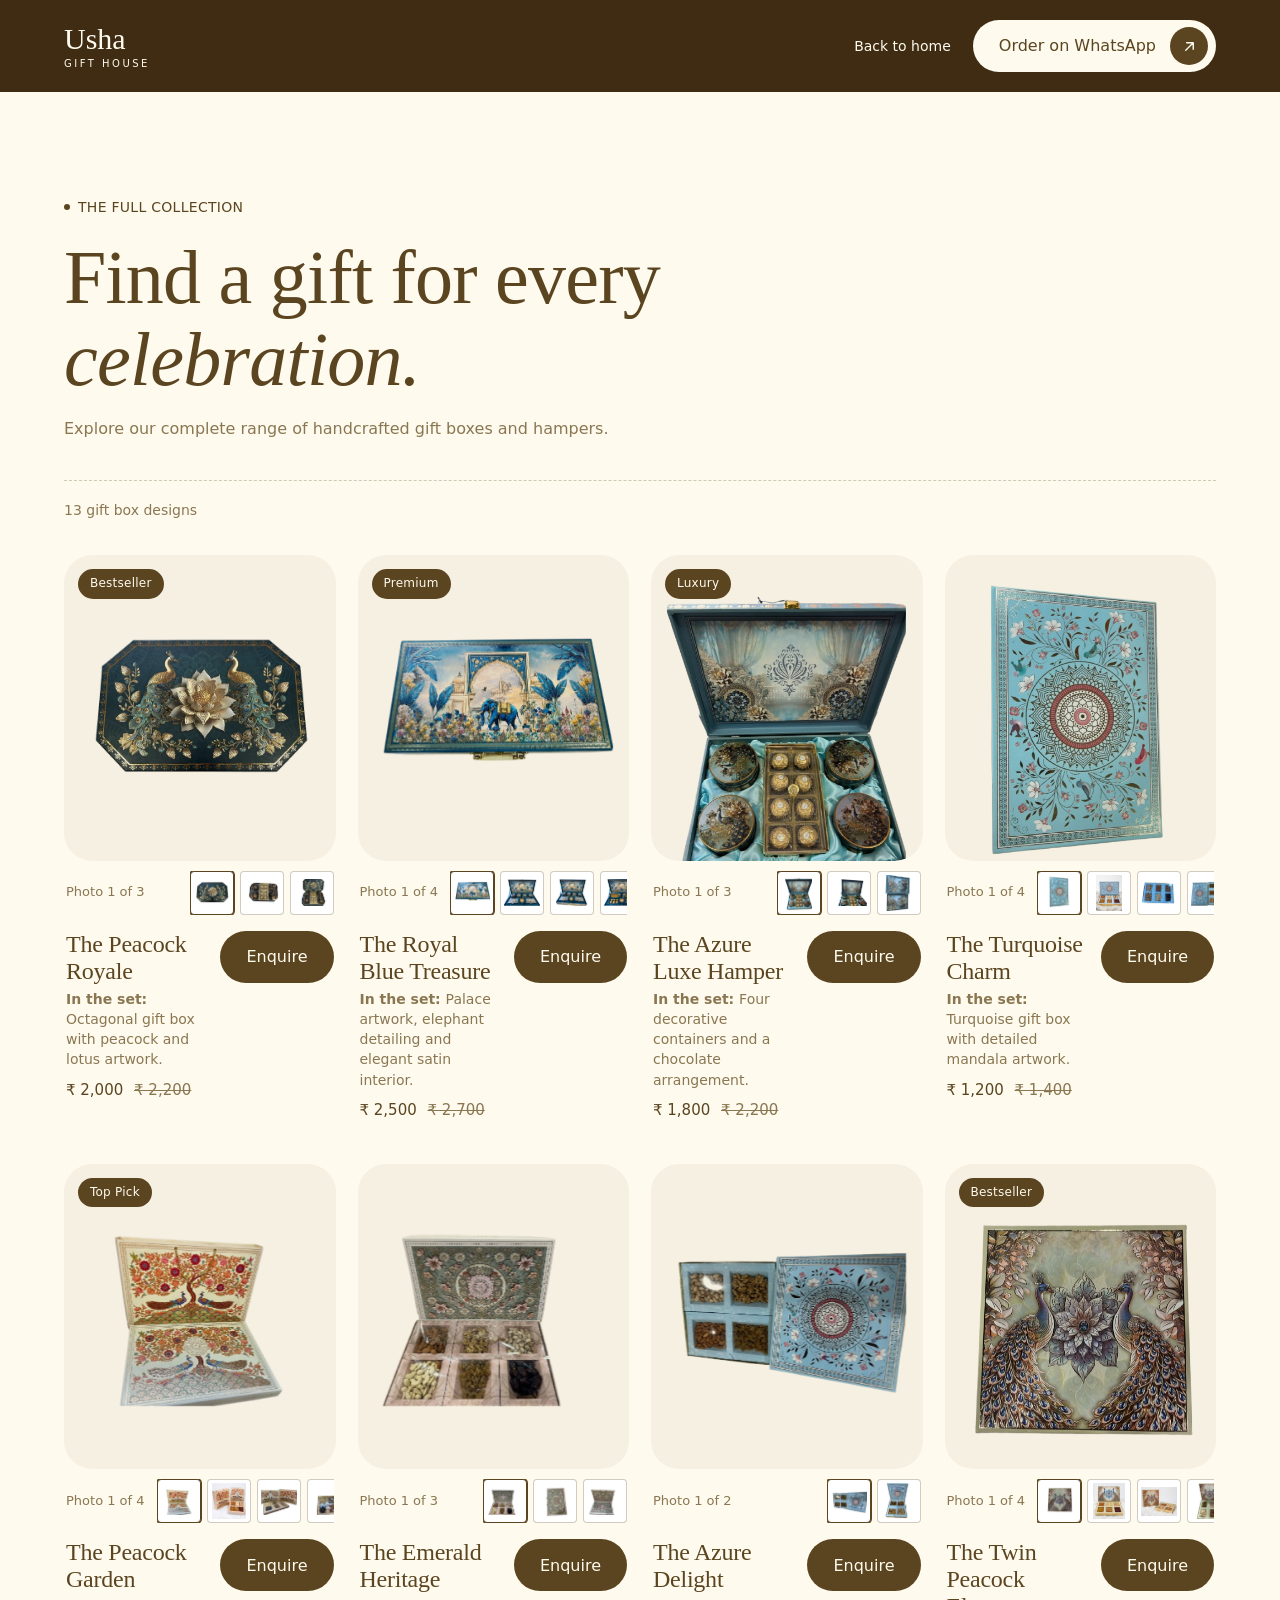
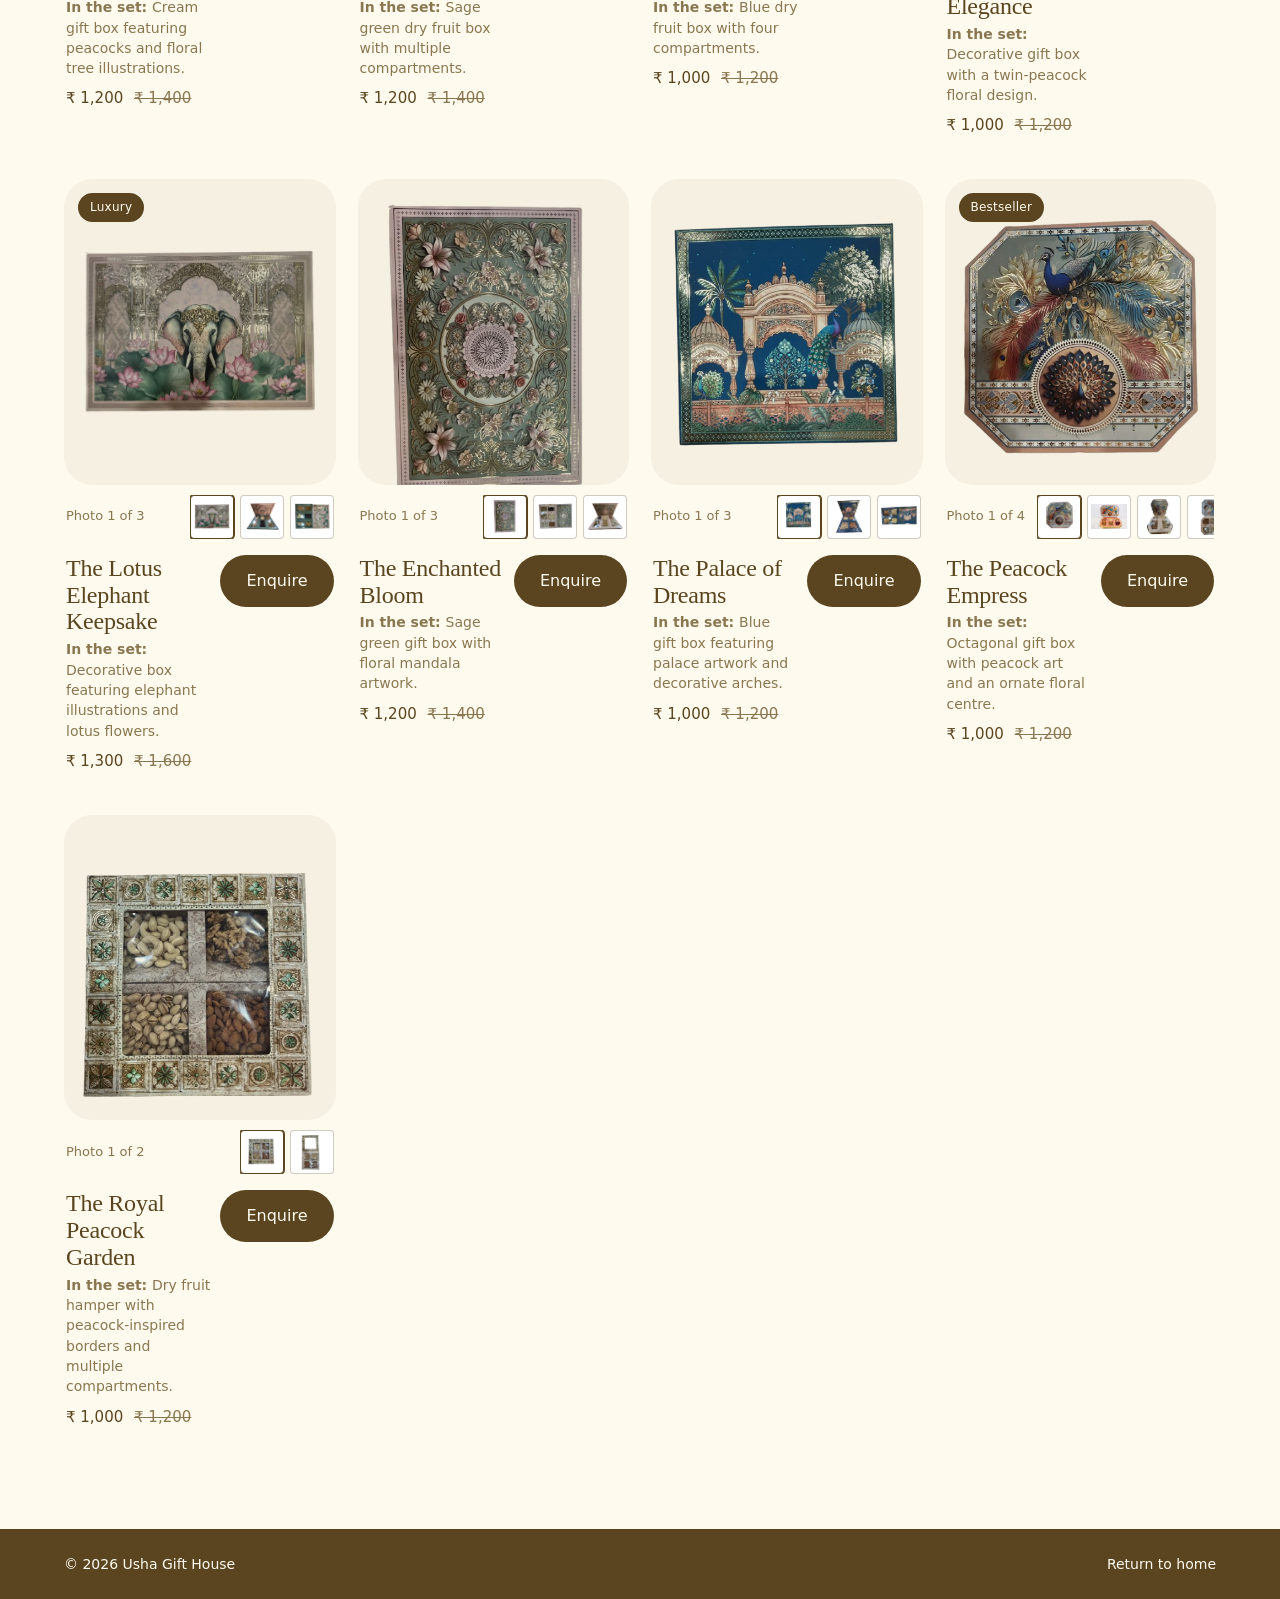
==== commit 5a37bd32: "usha" ====
--- a/collections.html
+++ b/collections.html
@@ -80,7 +80,7 @@
     }
     var image=document.createElement('img');
     image.src='images/'+product.image;
-    image.alt=product.name+' — '+product.summary;
+    image.alt=product.name+' — '+product.includes;
     image.loading='lazy';
     imageBox.appendChild(image);
     var info=document.createElement('div');
@@ -91,15 +91,18 @@
     titleLink.href='product.html?item='+encodeURIComponent(product.slug);
     titleLink.textContent=product.name;
     title.appendChild(titleLink);
-    var description=document.createElement('p');
-    description.textContent=product.summary;
+    var includes=document.createElement('p');
+    includes.className='includes';
+    var includesLabel=document.createElement('b');
+    includesLabel.textContent='In the set: ';
+    includes.append(includesLabel,document.createTextNode(product.includes));
     var price=document.createElement('div');
     price.className='gprice';
     price.textContent='₹ '+product.price.toLocaleString('en-IN')+'  ';
     var oldPrice=document.createElement('s');
     oldPrice.textContent='₹ '+product.originalPrice.toLocaleString('en-IN');
     price.appendChild(oldPrice);
-    details.append(title,description,price);
+    details.append(title,includes,price);
     var order=document.createElement('a');
     order.className='btn btn-dark catalog-order';
     order.textContent='Enquire';
